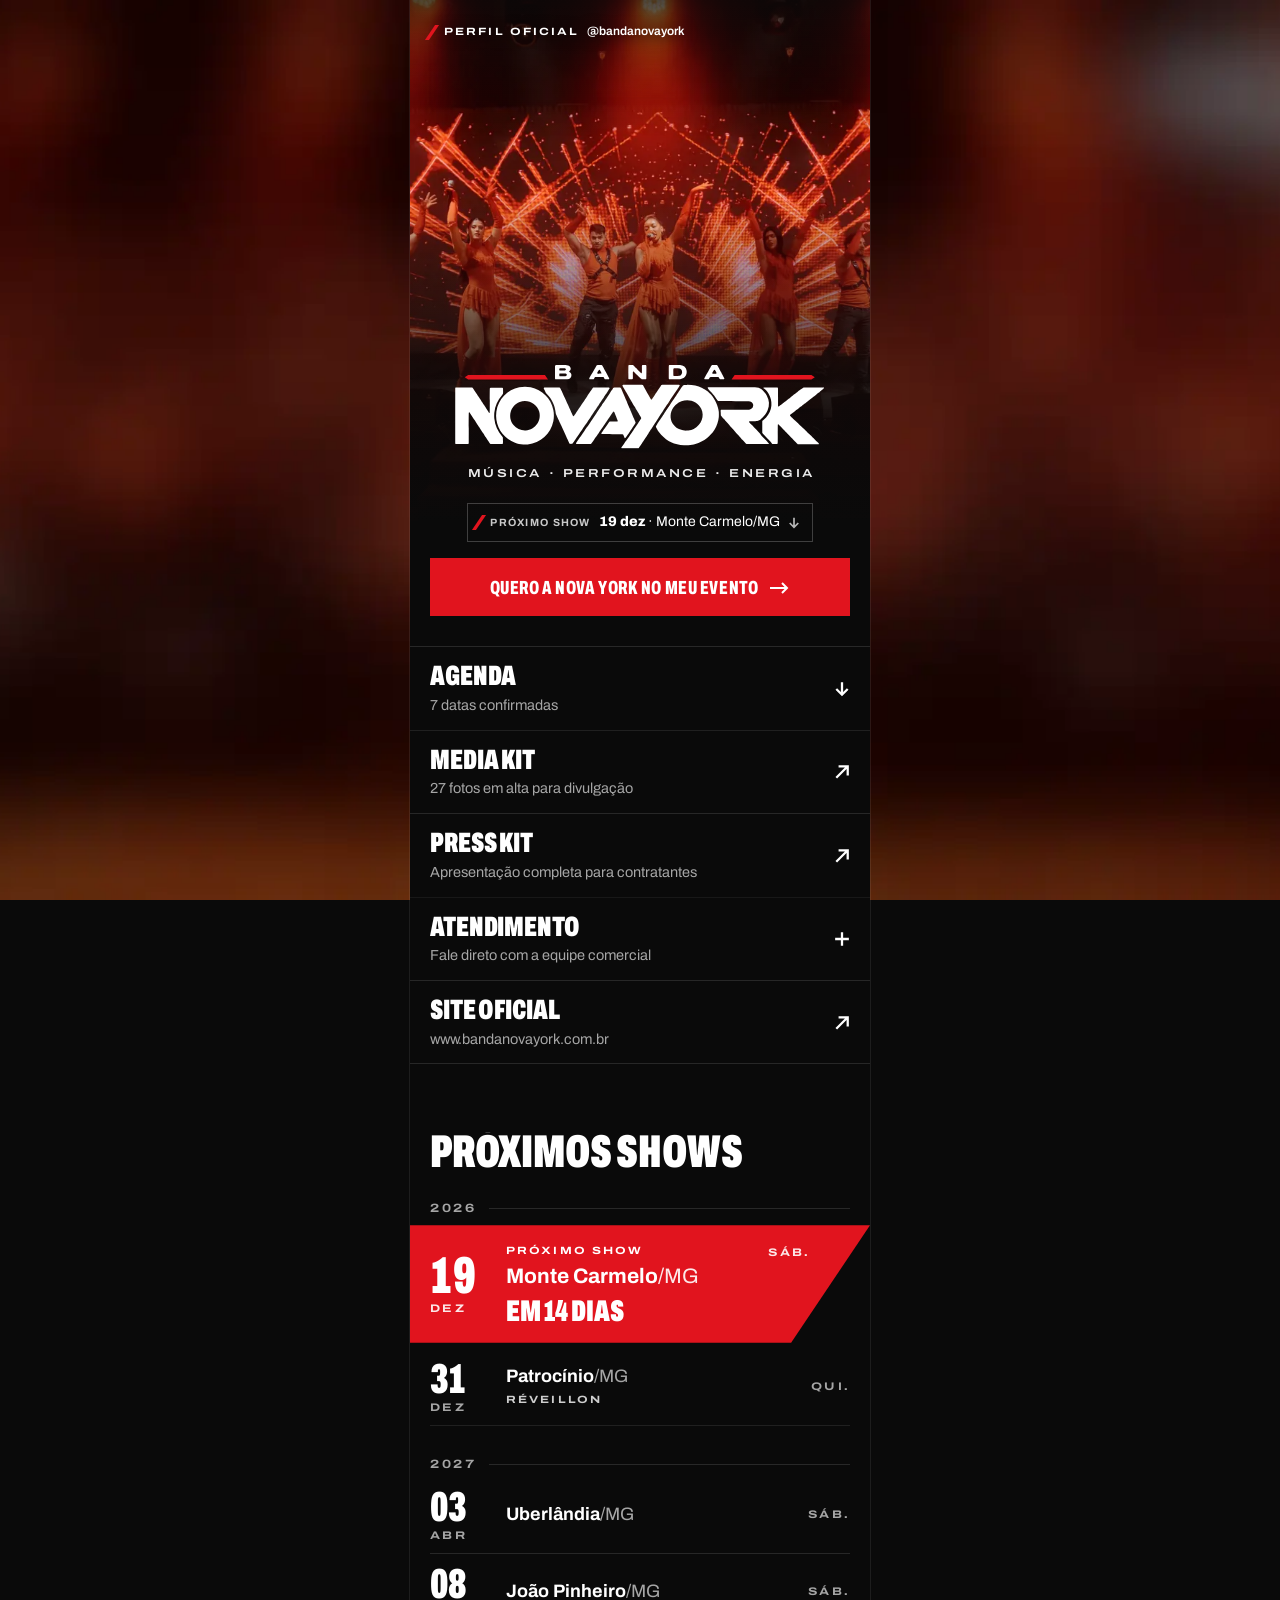
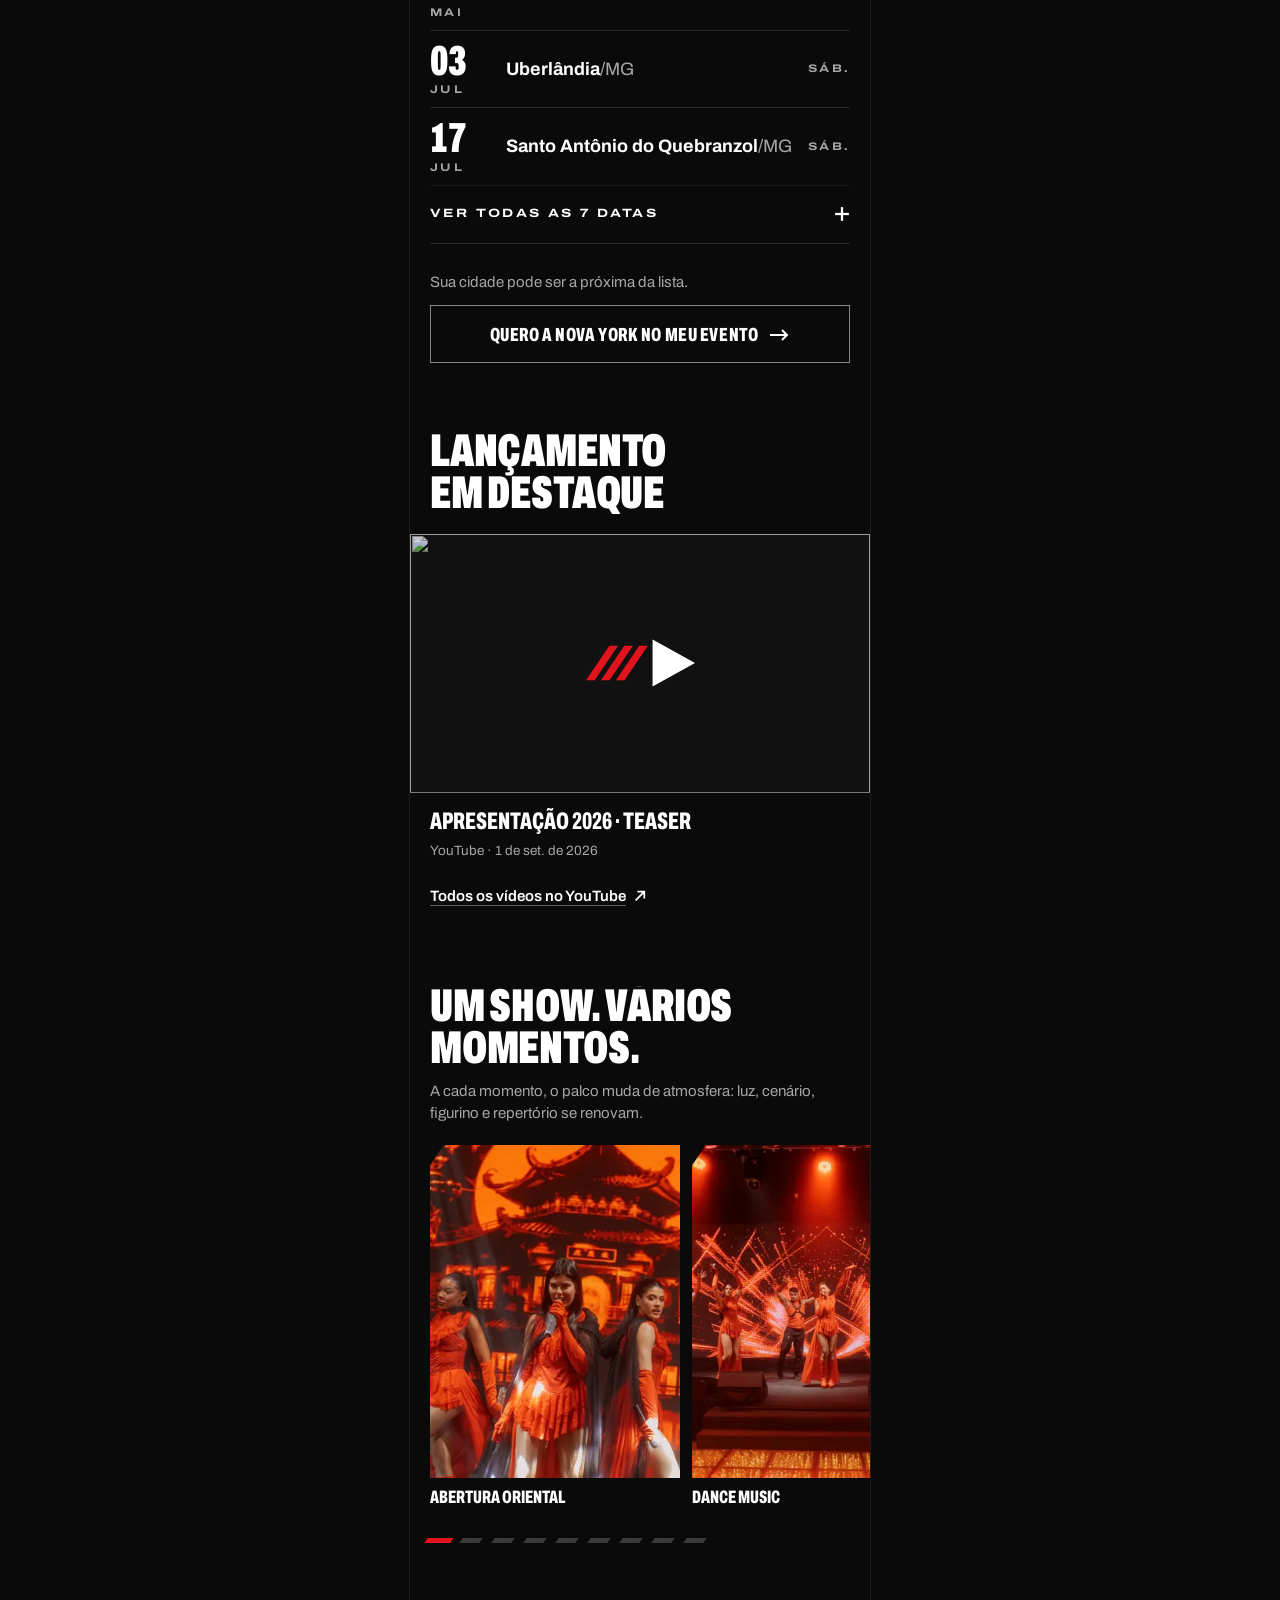
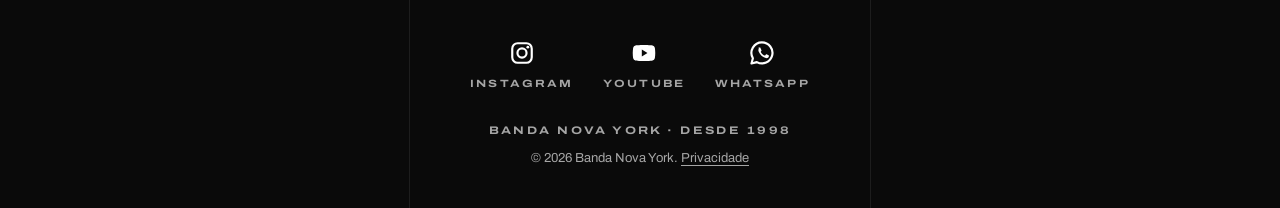
==== links/index.html @ 5ed8ce59 "Página de links (prévia): /links Link na bio da Banda Nova York, no sistema do Brand Book V2: hero c" ====
<!doctype html>
<html lang="pt-BR" class="no-js">
<head>
<meta charset="utf-8">
<meta name="viewport" content="width=device-width, initial-scale=1, viewport-fit=cover">
<title>Banda Nova York · Links oficiais</title>
<meta name="description" content="Agenda, contratação, vídeos e media kit da Banda Nova York. Música, performance e energia em um grande show, desde 1998.">
<link rel="canonical" href="https://www.bandanovayork.com.br/links">
<meta name="theme-color" content="#0A0A0A">
<meta name="color-scheme" content="dark">
<meta property="og:type" content="website">
<meta property="og:locale" content="pt_BR">
<meta property="og:title" content="Banda Nova York · Links oficiais">
<meta property="og:description" content="Agenda dos próximos shows, contratação pelo WhatsApp, vídeos e media kit.">
<meta property="og:url" content="https://www.bandanovayork.com.br/links">
<meta property="og:image" content="https://www.bandanovayork.com.br/assets/media/og.jpg">
<meta name="twitter:card" content="summary_large_image">
<link rel="icon" href="/favicon.ico" sizes="any">
<link rel="icon" href="/assets/brand/favicon.svg" type="image/svg+xml">
<link rel="apple-touch-icon" href="/apple-touch-icon.png">
<link rel="preconnect" href="https://i.ytimg.com">
<link rel="dns-prefetch" href="https://www.youtube-nocookie.com">
<link rel="preload" href="/assets/fonts/archivo-latin-wdth-normal.woff2" as="font" type="font/woff2" crossorigin>
<link rel="preload" as="image" href="/links/hero-feixes-960.webp" imagesrcset="/links/hero-feixes-640.webp 640w, /links/hero-feixes-960.webp 960w, /links/hero-feixes-1280.webp 1280w" imagesizes="(min-width: 600px) 460px, 100vw" fetchpriority="high">
<link rel="stylesheet" href="/links/links.css?v=5e9a369b74">
<link rel="modulepreload" href="/assets/js/core/origem.js">
<script type="module" src="/links/links.js?v=5e9a369b74"></script>
</head>
<body>
<a class="pular" href="#links">Pular para os links</a>
<div class="app">

<header class="hero">
  <div class="hero__foto">
    <img src="/links/hero-feixes-960.webp" srcset="/links/hero-feixes-640.webp 640w, /links/hero-feixes-960.webp 960w, /links/hero-feixes-1280.webp 1280w" sizes="(min-width: 600px) 460px, 100vw"
         width="960" height="1280" alt="A Nova York no palco: artistas de vermelho cantam e dançam diante de feixes de luz vermelha" fetchpriority="high" decoding="async">
  </div>
  <div class="hero__feixe" aria-hidden="true"></div>
  <a class="hero__selo" href="https://www.instagram.com/bandanovayork/" target="_blank" rel="noopener"><span class="hero__selo-k">Perfil oficial</span> <span translate="no">@bandanovayork</span></a>
  <div class="hero__in">
    <h1 class="hero__logo"><span class="sr-only">Banda Nova York</span><span class="hero__lg" aria-hidden="true"><svg class="lg lg--ny" viewBox="26 95.25 2121 478.5" aria-hidden="true" focusable="false"><path fill="#FFFFFF" fill-rule="evenodd" d="M40.25,548.51C28.84,548.36 28.76,548.35 27.45,546.79C26.18,545.29 26.24,553.00 26.24,385.40L26.25,227.38L26.82,226.26C27.25,225.43 27.71,224.98 28.63,224.51L29.86,223.88L67.87,223.88C117.77,223.88 123.79,223.96 125.14,224.67C126.71,225.51 127.86,226.96 131.63,232.83C133.55,235.83 136.03,239.49 137.14,240.96C139.95,244.69 140.87,246.08 144.15,251.55C145.73,254.18 147.89,257.52 148.95,258.97C150.01,260.42 152.11,263.44 153.62,265.69C155.14,267.94 160.38,275.71 165.28,282.95C170.18,290.20 175.19,297.82 176.42,299.88C177.66,301.95 179.68,305.15 180.92,307.01C184.40,312.22 192.25,324.37 193.75,326.88C195.10,329.11 201.12,338.30 204.44,343.17C205.39,344.56 207.45,347.83 209.01,350.42C212.21,355.74 219.80,367.22 221.04,368.64C222.76,370.59 224.36,370.56 225.05,368.56C225.30,367.81 225.39,353.93 225.50,299.12C225.65,224.54 225.53,229.52 227.09,227.83C228.67,226.10 226.95,226.19 263.12,226.06C301.22,225.93 299.58,225.82 301.00,228.64C301.62,229.87 301.62,229.88 301.82,240.38C302.24,261.97 302.49,260.71 296.50,267.29C270.55,295.78 255.81,329.32 251.57,369.50C250.94,375.48 250.94,396.77 251.57,402.75C255.83,443.10 270.07,475.46 296.62,505.12C301.49,510.56 301.22,509.15 301.27,529.38C301.32,546.71 301.36,546.23 299.79,547.56C298.35,548.77 298.47,548.76 263.25,548.69L230.12,548.62L228.73,547.97C226.76,547.05 226.42,546.59 216.75,531.79C214.34,528.11 211.16,523.25 209.67,520.98C208.18,518.72 205.09,514.01 202.82,510.50C200.54,506.99 197.25,501.93 195.50,499.25C193.76,496.57 190.33,491.28 187.89,487.50C177.01,470.68 160.07,444.89 157.42,441.12C156.26,439.48 154.34,436.58 153.15,434.69C151.96,432.80 149.63,429.14 147.96,426.56C146.30,423.98 144.00,420.41 142.86,418.62C141.72,416.84 139.04,412.84 136.91,409.75C132.59,403.48 121.80,387.16 117.00,379.62C108.93,366.96 107.66,365.57 106.04,367.63C104.90,369.09 104.93,366.01 104.90,457.85L104.88,544.88L104.31,546.02C103.93,546.80 103.42,547.35 102.69,547.77L101.62,548.37L90.62,548.54C78.15,548.72 55.62,548.71 40.25,548.51Z M417.62,551.84C399.85,550.47 385.43,547.43 370.38,541.89C313.24,520.87 272.08,470.13 263.39,410.00C261.21,394.90 261.21,377.35 263.39,362.25C273.41,292.93 326.20,237.24 395.00,223.40C416.00,219.18 439.25,219.18 460.25,223.40C525.90,236.61 577.14,287.85 590.35,353.50C594.57,374.50 594.57,397.75 590.35,418.75C575.89,490.65 517.06,543.70 443.25,551.40C439.58,551.78 421.00,552.10 417.62,551.84Z M432.62,470.74C487.55,466.75 524.07,414.94 508.98,362.42C495.33,314.94 443.10,289.12 397.05,307.10C343.48,328.00 325.73,394.37 361.66,439.38C378.40,460.34 406.27,472.66 432.62,470.74Z M686.05,547.87C683.26,547.10 682.71,546.30 678.67,537.25C677.10,533.74 674.78,528.62 673.50,525.88C672.23,523.12 670.65,519.63 669.98,518.10C669.32,516.58 667.52,512.64 665.99,509.35C664.46,506.07 661.63,499.73 659.71,495.28C657.79,490.83 655.15,485.05 653.84,482.44C649.96,474.68 644.60,463.03 642.25,457.25C641.66,455.81 638.99,450.01 636.31,444.38C633.63,438.74 630.17,431.31 628.63,427.88C627.08,424.44 625.25,420.50 624.56,419.12C623.87,417.75 622.24,414.21 620.93,411.25C619.62,408.29 617.40,403.40 615.99,400.38C604.18,374.93 604.40,375.55 603.11,364.88C598.19,324.34 582.63,292.12 553.07,261.28L547.71,255.69L545.70,251.53C544.60,249.25 541.91,243.72 539.73,239.25C534.31,228.13 534.03,226.76 536.93,225.43L538.12,224.88L582.02,224.88L625.91,224.88L627.37,225.62C629.31,226.62 630.17,227.91 632.72,233.68C633.83,236.19 635.29,239.34 635.96,240.68C637.30,243.34 640.58,250.46 642.55,254.97C644.44,259.30 650.04,271.28 655.89,283.52C657.30,286.48 659.67,291.71 661.14,295.14C662.61,298.57 664.85,303.57 666.12,306.25C667.39,308.93 668.80,311.97 669.25,313.00C669.70,314.03 671.05,316.96 672.25,319.50C673.45,322.04 675.19,325.91 676.11,328.10C677.03,330.28 679.02,334.72 680.54,337.97C682.06,341.22 683.86,345.23 684.56,346.88C685.25,348.52 686.69,351.73 687.75,354.00C688.82,356.27 690.48,360.04 691.45,362.38C692.41,364.71 693.84,368.03 694.62,369.75C695.41,371.47 696.83,374.61 697.79,376.73C703.40,389.14 704.42,390.47 707.08,388.92C708.71,387.96 713.88,380.50 728.58,357.88C730.46,354.99 734.18,349.42 736.86,345.50C746.07,332.01 753.63,320.71 756.51,316.16C758.09,313.65 760.87,309.51 762.68,306.96C764.49,304.41 767.51,299.97 769.38,297.10C771.26,294.23 773.14,291.37 773.57,290.75C774.00,290.13 778.62,283.22 783.84,275.38C789.05,267.55 794.90,258.89 796.83,256.13C798.76,253.38 801.68,249.04 803.32,246.50C806.85,241.03 815.20,228.86 816.53,227.24C819.02,224.20 818.65,224.24 844.79,224.52C856.80,224.64 868.88,224.72 871.62,224.69C880.78,224.57 910.04,225.18 911.18,225.51C913.60,226.19 914.16,227.95 912.79,230.54C912.19,231.69 908.41,237.53 898.62,252.44C897.37,254.33 893.55,260.04 890.12,265.12C886.70,270.21 882.36,276.74 880.49,279.62C878.61,282.51 875.40,287.32 873.35,290.30C871.30,293.29 867.85,298.41 865.68,301.68C863.50,304.95 860.44,309.51 858.88,311.82C857.31,314.13 854.42,318.62 852.46,321.80C850.49,324.98 847.85,329.11 846.58,330.98C845.31,332.85 841.51,338.48 838.14,343.50C834.78,348.52 830.27,355.21 828.12,358.38C825.98,361.54 822.25,367.21 819.84,370.99C815.67,377.53 812.38,382.43 803.12,395.88C800.85,399.18 797.62,403.95 795.94,406.49C794.25,409.02 790.49,414.65 787.57,418.99C784.65,423.32 779.54,430.93 776.21,435.88C772.88,440.82 769.03,446.45 767.65,448.38C765.19,451.80 760.39,458.79 753.38,469.14C751.45,471.98 748.56,476.18 746.95,478.47C745.34,480.75 741.97,485.66 739.46,489.38C736.96,493.09 734.17,497.14 733.27,498.38C731.82,500.37 727.53,506.73 715.89,524.13C703.78,542.24 700.70,546.37 698.55,547.42C696.79,548.29 688.60,548.59 686.05,547.87Z M724.75,548.23C717.83,547.71 718.42,545.05 728.34,531.89C730.34,529.24 734.72,522.88 744.21,508.88C745.79,506.54 748.34,502.88 749.86,500.75C752.67,496.81 756.33,491.46 770.32,470.75C774.64,464.36 779.63,457.04 781.41,454.50C790.14,442.00 802.48,423.88 819.37,398.75C825.24,390.02 833.46,377.81 837.64,371.62C841.82,365.44 848.12,356.04 851.65,350.75C855.19,345.46 860.01,338.37 862.37,335.00C864.73,331.63 867.43,327.64 868.37,326.12C869.31,324.61 872.50,319.77 875.46,315.38C878.42,310.98 883.56,303.32 886.88,298.38C890.20,293.43 894.09,287.67 895.52,285.59C896.95,283.50 899.95,278.95 902.17,275.46C904.40,271.98 907.77,266.86 909.67,264.10C911.57,261.34 914.14,257.48 915.38,255.52C919.76,248.60 922.95,243.80 925.29,240.61C926.59,238.83 929.14,235.16 930.95,232.46C936.50,224.18 934.55,224.74 957.75,224.82L974.38,224.88L975.84,225.59C977.79,226.55 978.70,227.98 980.95,233.69C981.92,236.13 983.50,239.82 984.45,241.88C985.41,243.94 986.69,246.86 987.31,248.38C987.93,249.89 989.40,253.27 990.57,255.89C991.75,258.51 994.56,265.16 996.83,270.67C999.10,276.19 1002.28,283.61 1003.89,287.16C1005.49,290.72 1007.57,295.48 1008.51,297.75C1009.44,300.02 1010.62,302.83 1011.12,304.00C1011.63,305.17 1013.04,308.60 1014.25,311.62C1016.18,316.43 1020.19,325.73 1025.22,337.04C1026.05,338.92 1027.65,342.74 1028.76,345.54C1029.88,348.34 1031.58,352.42 1032.54,354.60C1033.50,356.79 1034.94,360.22 1035.75,362.23C1036.55,364.23 1037.79,367.17 1038.50,368.75C1039.97,372.02 1046.97,388.57 1049.51,394.75C1050.44,397.02 1051.73,400.06 1052.38,401.50C1053.02,402.94 1054.54,406.49 1055.75,409.38C1056.96,412.26 1058.68,416.26 1059.57,418.25C1063.74,427.56 1063.89,426.97 1053.79,441.71C1049.96,447.30 1045.74,453.59 1044.42,455.68C1043.10,457.77 1040.58,461.54 1038.81,464.05C1035.23,469.13 1031.37,474.89 1029.12,478.50C1028.30,479.81 1026.17,482.90 1024.39,485.38C1022.61,487.85 1018.87,493.31 1016.09,497.50C1001.13,520.04 1001.34,519.91 997.16,508.86C993.56,499.37 992.01,496.02 990.38,494.28C988.22,491.97 994.61,492.19 928.19,492.11C884.57,492.05 869.13,491.96 868.09,491.74C865.50,491.21 864.82,489.60 866.13,487.14C866.96,485.58 877.82,469.45 882.32,463.10C889.52,452.92 893.06,447.79 906.51,428.04C910.28,422.50 910.93,421.71 912.35,420.88C914.44,419.66 914.52,419.65 936.62,419.64C959.23,419.62 958.07,419.69 959.38,418.25C960.64,416.84 960.07,414.99 953.50,399.38C952.52,397.04 950.55,392.14 949.13,388.50C947.71,384.86 945.63,379.51 944.51,376.62C939.51,363.81 937.54,361.16 934.69,363.51C932.63,365.21 922.54,379.43 915.47,390.60C913.86,393.13 911.21,397.04 909.56,399.30C907.92,401.56 904.74,406.15 902.49,409.51C900.25,412.87 897.22,417.26 895.75,419.25C894.28,421.24 889.95,427.54 886.13,433.25C882.30,438.96 877.93,445.43 876.41,447.62C871.25,455.09 864.92,464.11 862.92,466.85C861.83,468.35 860.20,470.71 859.30,472.10C854.45,479.62 845.87,492.40 842.01,497.88C839.58,501.31 836.70,505.42 835.62,507.00C834.54,508.58 832.18,511.90 830.37,514.38C828.57,516.85 826.09,520.34 824.87,522.12C808.08,546.71 807.75,547.13 804.98,548.04C804.01,548.36 728.86,548.53 724.75,548.23Z M983.08,573.48C980.10,572.92 979.41,571.35 980.88,568.49C981.80,566.70 985.30,561.71 996.12,546.75C1006.79,532.01 1008.25,529.96 1012.05,524.38C1014.02,521.49 1016.84,517.52 1018.33,515.55C1021.34,511.56 1025.59,505.47 1029.19,500.00C1030.50,498.01 1033.06,494.12 1034.87,491.38C1036.68,488.62 1039.52,484.44 1041.18,482.09C1042.84,479.73 1045.23,476.20 1046.49,474.25C1047.74,472.29 1049.98,468.99 1051.46,466.91C1052.94,464.83 1058.07,457.22 1062.86,450.00C1067.65,442.78 1072.56,435.52 1073.76,433.88C1074.96,432.23 1076.81,429.34 1077.86,427.46C1078.92,425.57 1080.67,422.76 1081.75,421.21C1088.21,411.89 1092.72,405.14 1093.55,403.55C1095.42,399.96 1095.04,398.82 1087.84,386.75C1085.92,383.52 1083.45,379.30 1082.37,377.38C1081.29,375.45 1079.70,372.78 1078.83,371.43C1077.96,370.09 1075.83,366.55 1074.08,363.56C1072.34,360.57 1069.60,355.99 1067.99,353.38C1066.38,350.76 1064.03,346.82 1062.76,344.62C1061.50,342.43 1059.02,338.26 1057.27,335.38C1051.83,326.42 1046.17,316.80 1043.87,312.62C1042.66,310.43 1040.47,306.60 1039.00,304.12C1033.34,294.60 1028.70,286.66 1025.70,281.38C1023.98,278.35 1021.13,273.51 1019.38,270.62C1017.62,267.74 1013.51,260.65 1010.26,254.88C1007.00,249.10 1003.43,242.96 1002.32,241.24C1000.38,238.23 999.56,236.81 995.94,230.12C995.05,228.47 992.68,224.29 990.69,220.82C985.52,211.86 985.39,210.31 989.72,209.50C992.20,209.04 1100.07,209.17 1101.88,209.64C1104.69,210.36 1105.40,211.23 1109.82,219.38C1111.53,222.54 1114.43,227.88 1116.25,231.25C1118.08,234.62 1120.59,239.06 1121.83,241.12C1123.07,243.19 1125.15,247.06 1126.44,249.72C1127.74,252.39 1131.45,259.20 1134.68,264.85C1137.91,270.50 1141.91,277.71 1143.57,280.88C1151.11,295.29 1151.96,296.13 1155.33,292.52C1156.58,291.18 1170.60,270.26 1174.22,264.31C1175.50,262.21 1177.45,259.17 1178.55,257.56C1179.65,255.95 1181.95,252.49 1183.67,249.89C1185.39,247.29 1187.91,243.57 1189.27,241.64C1193.43,235.74 1203.77,220.34 1206.14,216.52C1210.73,209.14 1210.64,209.18 1222.25,209.07C1246.65,208.85 1313.11,209.38 1314.07,209.81C1317.03,211.13 1316.01,213.95 1308.99,223.88C1307.25,226.35 1304.99,229.72 1303.99,231.38C1301.60,235.30 1299.58,238.33 1297.37,241.25C1296.39,242.56 1292.74,247.96 1289.26,253.25C1285.79,258.54 1281.07,265.66 1278.78,269.07C1276.50,272.48 1272.99,277.77 1270.99,280.82C1268.99,283.88 1266.33,287.79 1265.09,289.51C1263.84,291.24 1261.55,294.67 1260.00,297.14C1258.45,299.61 1255.97,303.43 1254.50,305.62C1253.03,307.82 1250.92,311.09 1249.81,312.88C1248.70,314.66 1246.24,318.38 1244.33,321.14C1242.43,323.90 1239.88,327.73 1238.67,329.64C1237.46,331.56 1234.87,335.38 1232.92,338.14C1230.97,340.89 1228.43,344.71 1227.26,346.63C1226.10,348.55 1224.03,351.81 1222.66,353.86C1221.29,355.92 1219.01,359.44 1217.59,361.70C1216.17,363.95 1213.85,367.44 1212.42,369.46C1211.00,371.47 1208.40,375.48 1206.64,378.35C1204.88,381.22 1202.51,384.93 1201.38,386.60C1199.13,389.90 1196.17,394.60 1190.50,403.88C1185.76,411.62 1185.42,412.15 1182.24,416.75C1180.77,418.88 1178.24,422.76 1176.62,425.38C1175.01,427.99 1172.02,432.60 1169.99,435.62C1165.01,443.05 1158.14,453.63 1155.27,458.30C1153.98,460.40 1151.69,463.90 1150.19,466.06C1148.69,468.23 1145.36,473.29 1142.78,477.31C1140.20,481.33 1137.19,486.01 1136.11,487.69C1130.42,496.50 1113.17,522.72 1109.41,528.25C1108.06,530.24 1105.75,533.71 1104.29,535.95C1102.82,538.20 1100.48,541.74 1099.08,543.83C1097.68,545.92 1095.44,549.31 1094.10,551.38C1090.15,557.47 1081.58,570.06 1080.63,571.18C1080.14,571.75 1079.09,572.54 1078.31,572.92L1076.88,573.62L1030.50,573.65C1004.99,573.66 983.66,573.58 983.08,573.48Z M1340.25,555.84C1311.95,554.24 1287.75,548.57 1266.31,538.53C1261.99,536.50 1260.75,535.85 1251.88,530.88C1231.69,519.60 1212.82,502.50 1196.14,480.38C1189.15,471.11 1179.85,454.56 1178.97,449.85C1178.43,446.93 1179.83,443.94 1186.11,434.62C1187.22,432.98 1189.81,429.01 1191.88,425.82C1193.94,422.63 1197.30,417.51 1199.35,414.45C1205.83,404.76 1222.57,379.52 1224.89,375.94C1226.12,374.05 1228.44,370.56 1230.04,368.19C1231.64,365.82 1236.35,358.70 1240.50,352.38C1244.66,346.05 1249.05,339.46 1250.27,337.72C1251.48,335.99 1253.73,332.61 1255.25,330.22C1256.78,327.83 1259.66,323.46 1261.66,320.50C1263.66,317.54 1268.71,309.95 1272.89,303.62C1277.06,297.30 1281.61,290.49 1282.99,288.50C1291.00,276.92 1296.54,268.65 1307.02,252.62C1309.63,248.64 1313.02,243.54 1314.57,241.30C1316.11,239.07 1318.56,235.35 1320.02,233.05C1322.75,228.73 1330.36,217.91 1333.18,214.34C1336.74,209.83 1337.87,209.59 1357.00,209.33C1390.15,208.88 1417.77,214.32 1444.53,226.57C1451.85,229.92 1468.51,240.43 1475.14,245.88C1480.84,250.57 1490.23,259.83 1494.65,265.12C1501.90,273.80 1507.45,281.30 1510.68,286.75C1516.29,296.24 1523.36,308.86 1524.68,311.75C1532.62,329.13 1538.29,348.45 1539.93,363.75C1540.47,368.80 1540.53,388.13 1540.03,393.88C1537.86,418.44 1528.55,446.33 1516.03,465.75C1515.28,466.92 1513.60,469.56 1512.30,471.62C1503.46,485.69 1487.79,502.57 1472.79,514.21C1452.82,529.70 1429.78,541.37 1405.34,548.37C1392.90,551.93 1381.72,553.89 1365.25,555.39C1361.11,555.77 1344.31,556.07 1340.25,555.84Z M1365.25,471.38C1375.90,469.70 1388.27,465.99 1395.81,462.22C1440.68,439.76 1459.60,389.22 1439.00,346.88C1431.94,332.38 1419.23,318.56 1405.89,310.89C1370.87,290.74 1327.60,294.91 1295.21,321.54C1290.12,325.72 1286.24,330.02 1279.31,339.14C1270.25,351.07 1264.19,368.55 1263.25,385.43C1261.51,416.84 1278.50,445.88 1307.75,461.46C1316.14,465.93 1332.52,470.56 1344.12,471.73C1347.81,472.11 1362.16,471.87 1365.25,471.38Z M1699.30,548.73C1696.24,548.13 1696.01,547.89 1675.39,524.62C1672.10,520.91 1668.33,516.69 1667.00,515.25C1665.68,513.81 1662.25,509.98 1659.37,506.75C1656.50,503.52 1653.24,499.91 1652.14,498.74C1651.03,497.57 1647.96,494.12 1645.32,491.08C1642.67,488.04 1639.08,483.99 1637.34,482.09C1635.60,480.18 1632.36,476.55 1630.15,474.01C1627.94,471.48 1623.54,466.53 1620.37,463.01C1613.77,455.68 1611.30,452.87 1604.37,444.88C1601.64,441.71 1597.99,437.54 1596.26,435.61C1594.54,433.68 1591.09,429.74 1588.59,426.86C1586.10,423.98 1582.61,420.05 1580.84,418.12C1579.07,416.20 1576.22,412.99 1574.50,411.00C1572.79,409.01 1570.03,405.92 1568.38,404.15C1563.98,399.42 1562.72,397.97 1560.00,394.50C1558.66,392.78 1556.61,390.36 1555.46,389.12C1551.42,384.78 1551.51,385.04 1551.37,376.38C1551.31,372.66 1551.08,367.71 1550.87,365.38C1549.94,355.19 1550.04,354.12 1551.95,353.07C1553.47,352.23 1553.07,352.24 1609.25,352.27C1717.10,352.33 1711.10,352.45 1718.54,350.10C1733.89,345.25 1741.42,330.48 1735.25,317.32C1731.34,308.96 1723.93,304.67 1711.38,303.50C1709.57,303.33 1683.92,303.24 1636.88,303.22C1559.99,303.20 1538.77,303.05 1537.17,302.49C1535.62,301.95 1534.14,300.42 1530.61,295.73C1528.78,293.30 1526.43,290.22 1525.39,288.89C1524.35,287.56 1522.73,285.15 1521.78,283.55C1519.17,279.13 1516.40,275.02 1512.86,270.35C1505.03,260.01 1501.75,256.24 1492.25,246.62C1483.81,238.08 1482.05,236.04 1478.69,230.88C1475.15,225.45 1475.07,223.99 1478.26,223.06C1479.97,222.56 1738.89,222.25 1747.17,222.74C1762.68,223.65 1776.80,227.68 1783.32,233.06C1796.61,244.03 1808.51,257.98 1814.97,270.17C1830.52,299.49 1832.12,325.35 1820.22,355.20C1814.04,370.71 1802.87,386.23 1789.88,397.38C1788.11,398.89 1785.87,400.81 1784.90,401.64C1783.93,402.47 1782.54,403.88 1781.80,404.76C1778.46,408.80 1778.08,409.16 1775.82,410.32C1770.21,413.20 1761.54,416.00 1754.38,417.24C1747.42,418.45 1745.74,418.56 1730.50,418.73C1717.71,418.87 1715.76,418.94 1714.96,419.30C1711.64,420.78 1713.17,422.95 1728.24,438.01C1732.03,441.79 1739.40,449.32 1744.62,454.73C1749.85,460.15 1757.39,467.90 1761.38,471.97C1777.16,488.06 1778.17,489.23 1779.73,493.25C1780.93,496.35 1781.88,497.83 1784.16,500.12C1785.11,501.09 1787.28,503.39 1788.98,505.25C1790.68,507.11 1795.23,511.83 1799.10,515.75C1802.96,519.66 1807.48,524.33 1809.15,526.12C1810.81,527.91 1815.45,532.73 1819.45,536.83C1828.44,546.04 1829.04,547.04 1826.37,548.38C1825.30,548.91 1701.96,549.26 1699.30,548.73Z M1995.25,550.16C1992.33,549.51 1991.98,549.20 1977.37,534.21C1970.22,526.88 1961.56,518.01 1958.12,514.50C1954.69,510.99 1949.74,505.85 1947.12,503.08C1937.06,492.39 1930.41,485.42 1924.88,479.75C1917.71,472.41 1902.42,456.51 1900.12,454.00C1899.17,452.97 1896.81,450.49 1894.87,448.50C1892.93,446.51 1889.53,442.89 1887.30,440.46C1881.74,434.39 1880.46,433.73 1879.10,436.25C1878.55,437.26 1878.58,434.89 1878.42,504.50C1878.32,548.59 1878.43,546.05 1876.68,547.66C1875.25,548.96 1874.42,549.03 1860.84,548.94C1845.62,548.83 1846.11,548.97 1843.54,544.07C1841.52,540.24 1838.01,536.23 1824.75,522.62C1822.20,520.01 1815.96,513.55 1810.87,508.26C1805.79,502.97 1799.82,496.78 1797.62,494.51C1792.56,489.28 1791.11,487.53 1790.15,485.50L1789.38,483.88L1789.38,450.62L1789.38,417.38L1790.03,416.00C1790.89,414.19 1791.71,413.40 1797.50,408.88C1817.53,393.21 1832.15,371.14 1838.09,347.60C1840.68,337.33 1841.26,333.80 1841.77,325.40C1843.17,302.10 1838.43,282.14 1826.55,261.25C1820.77,251.08 1810.10,238.57 1801.62,232.00C1796.10,227.73 1795.16,226.39 1796.80,225.17C1797.83,224.40 1802.83,224.30 1840.88,224.28C1877.49,224.26 1876.68,224.23 1878.23,225.64C1880.00,227.23 1879.88,223.19 1879.88,279.75C1879.88,330.38 1879.88,330.88 1880.38,331.87C1881.79,334.69 1883.76,333.97 1891.00,328.01C1897.09,322.99 1898.80,321.63 1904.75,317.13C1907.98,314.68 1912.09,311.48 1913.88,310.01C1915.66,308.55 1918.83,306.14 1920.92,304.65C1923.01,303.17 1925.93,300.98 1927.42,299.78C1928.91,298.59 1931.87,296.20 1934.01,294.48C1936.14,292.76 1939.29,290.36 1941.01,289.13C1942.72,287.90 1945.76,285.59 1947.75,284.00C1954.24,278.80 1960.79,273.65 1965.00,270.45C1967.27,268.72 1971.15,265.71 1973.62,263.77C1976.10,261.82 1979.81,258.96 1981.88,257.40C1983.94,255.84 1988.78,252.07 1992.62,249.03C1996.47,245.98 2001.31,242.28 2003.37,240.81C2005.43,239.34 2008.18,237.29 2009.49,236.26C2014.44,232.36 2023.27,225.82 2024.45,225.18C2027.35,223.60 2024.97,223.68 2067.88,223.70C2135.28,223.73 2141.45,223.79 2142.62,224.38C2145.87,226.00 2143.60,228.70 2128.03,241.73C2124.00,245.11 2119.72,248.70 2118.53,249.71C2117.35,250.72 2114.41,253.08 2112.00,254.95C2109.59,256.82 2103.69,261.51 2098.88,265.38C2094.06,269.24 2088.10,273.93 2085.62,275.79C2083.15,277.65 2079.07,280.87 2076.55,282.95C2074.04,285.04 2070.61,287.73 2068.93,288.93C2067.25,290.14 2063.07,293.38 2059.63,296.13C2056.19,298.88 2051.41,302.65 2049.00,304.49C2046.59,306.34 2043.28,308.92 2041.62,310.24C2039.97,311.57 2034.63,315.67 2029.75,319.37C2024.87,323.07 2019.53,327.18 2017.88,328.50C2016.22,329.83 2012.21,332.95 2008.95,335.45C2005.68,337.95 2000.37,342.08 1997.13,344.63C1993.90,347.17 1989.25,350.74 1986.81,352.55C1984.37,354.36 1980.58,357.27 1978.38,359.01C1976.17,360.75 1970.83,364.85 1966.50,368.13C1946.16,383.50 1945.99,383.75 1951.57,389.33C1954.28,392.03 1977.25,413.78 1981.97,418.10C1983.15,419.19 1987.39,423.24 1991.38,427.10C1999.10,434.59 2000.29,435.72 2010.38,445.27C2013.95,448.65 2020.31,454.67 2024.50,458.64C2028.69,462.62 2033.98,467.58 2036.25,469.66C2038.52,471.74 2041.37,474.53 2042.59,475.86C2043.81,477.19 2046.63,479.92 2048.84,481.93C2051.06,483.94 2055.69,488.35 2059.12,491.74C2062.56,495.13 2066.67,499.05 2068.25,500.45C2069.83,501.85 2072.90,504.85 2075.07,507.12C2077.24,509.38 2080.56,512.61 2082.45,514.29C2084.33,515.97 2088.75,520.22 2092.27,523.73C2095.79,527.25 2101.85,533.27 2105.74,537.12C2116.23,547.51 2117.00,548.99 2112.46,550.06C2110.75,550.47 1997.04,550.56 1995.25,550.16Z"/></svg><svg class="lg lg--banda" viewBox="26 95.25 2121 478.5" aria-hidden="true" focusable="false"><path fill="#FFFFFF" fill-rule="evenodd" d="M603.38,177.39C601.73,176.94 600.65,175.76 600.27,173.99C599.83,171.93 599.57,101.65 599.99,99.63C600.42,97.59 601.57,96.42 603.50,96.04C605.59,95.63 662.75,95.57 666.38,95.97C679.98,97.49 687.26,102.48 689.50,111.79C691.08,118.39 689.24,123.71 683.45,129.25C679.69,132.86 679.79,133.63 684.43,136.38C691.19,140.39 694.13,145.56 694.11,153.38C694.07,166.77 686.20,174.54 669.97,177.17C666.41,177.75 605.44,177.95 603.38,177.39Z M1264.50,177.51C1254.49,177.34 1253.74,177.09 1253.02,173.74C1252.66,172.05 1252.64,104.08 1253.01,100.91C1253.37,97.73 1254.14,96.56 1256.36,95.82C1259.36,94.81 1315.45,95.09 1322.75,96.15C1343.56,99.15 1355.75,113.28 1355.75,134.41C1355.75,157.63 1341.52,173.73 1318.25,176.85C1311.53,177.75 1292.53,177.98 1264.50,177.51Z M802.50,177.25C796.63,176.99 795.07,175.68 796.43,172.12C796.93,170.82 803.58,158.76 809.25,148.88C811.07,145.71 813.52,141.44 814.70,139.38C815.88,137.31 819.66,130.73 823.09,124.75C828.75,114.90 831.55,109.98 836.09,101.90C839.64,95.59 839.44,95.67 853.12,95.61C867.34,95.54 868.49,95.70 870.75,98.03C872.28,99.60 875.40,105.12 882.69,119.12C884.40,122.42 887.02,127.26 888.49,129.88C891.71,135.57 898.50,148.25 900.96,153.16C901.93,155.11 903.82,158.54 905.16,160.79C911.89,172.10 912.74,175.09 909.62,176.62C908.56,177.14 893.93,177.71 889.91,177.38C886.61,177.11 884.75,175.78 882.88,172.36C879.58,166.30 878.83,165.35 876.80,164.61C875.30,164.07 836.28,163.72 833.04,164.23C829.64,164.75 828.44,165.80 825.52,170.73C822.48,175.87 821.18,176.92 817.57,177.13C813.83,177.34 806.10,177.41 802.50,177.25Z M1024.13,177.13C1022.50,176.69 1021.40,175.51 1021.03,173.79C1020.75,172.49 1020.85,104.24 1021.14,100.78C1021.35,98.24 1022.27,96.76 1024.12,95.96C1025.15,95.52 1043.14,95.34 1045.46,95.75C1047.98,96.19 1051.04,98.12 1053.29,100.71C1056.25,104.12 1062.29,110.37 1064.93,112.77C1066.67,114.34 1070.22,117.93 1072.82,120.74C1075.43,123.55 1079.10,127.28 1080.97,129.02C1082.84,130.77 1086.34,134.19 1088.75,136.63C1094.24,142.21 1095.50,143.05 1097.04,142.23C1098.51,141.44 1098.82,135.82 1098.58,114.12C1098.35,94.07 1097.36,95.41 1112.31,95.55L1120.89,95.62L1122.11,96.25C1123.53,96.98 1124.16,98.00 1124.47,100.03C1124.85,102.54 1124.39,172.73 1123.99,173.86C1123.52,175.19 1122.10,176.62 1120.88,177.02C1119.56,177.44 1101.75,177.65 1098.93,177.27C1094.74,176.71 1095.09,177.01 1069.88,151.91C1050.44,132.56 1049.97,132.14 1048.51,132.75C1046.82,133.44 1046.88,132.75 1046.87,154.12L1046.86,173.38L1046.28,174.58C1045.57,176.04 1044.35,176.90 1042.52,177.25C1040.47,177.64 1025.67,177.54 1024.13,177.13Z M1459.17,177.27C1455.45,176.52 1455.47,174.53 1459.28,167.36C1466.96,152.88 1468.83,149.46 1471.29,145.33C1472.78,142.83 1475.08,138.78 1476.41,136.33C1477.73,133.88 1480.27,129.31 1482.05,126.17C1483.82,123.04 1486.10,118.99 1487.09,117.17C1488.09,115.36 1489.81,112.30 1490.91,110.38C1492.02,108.45 1493.87,105.13 1495.02,103.01C1497.49,98.46 1499.36,96.27 1501.25,95.71C1502.93,95.21 1527.19,95.22 1528.62,95.72C1530.32,96.31 1531.66,97.42 1532.82,99.19C1534.40,101.57 1540.72,113.17 1543.75,119.25C1545.16,122.07 1547.24,126.01 1548.37,128.00C1549.50,129.99 1551.46,133.57 1552.73,135.96C1554.00,138.34 1555.85,141.77 1556.85,143.58C1557.85,145.39 1559.75,149.07 1561.07,151.75C1562.39,154.43 1564.84,159.10 1566.52,162.12C1572.26,172.45 1572.91,174.39 1571.21,176.09C1569.86,177.44 1568.86,177.55 1558.19,177.44C1551.07,177.36 1548.64,177.26 1547.88,176.99C1546.29,176.44 1544.08,174.02 1542.52,171.12C1538.42,163.52 1540.87,164.13 1514.50,164.13C1488.25,164.12 1490.28,163.61 1485.72,171.41C1482.18,177.46 1482.43,177.36 1469.88,177.42C1464.51,177.44 1459.70,177.37 1459.17,177.27Z M659.25,159.89C664.49,158.68 667.50,155.62 667.50,151.52C667.49,147.87 664.93,145.50 660.12,144.71C657.35,144.25 630.58,144.28 628.38,144.74C625.18,145.42 624.36,147.27 624.55,153.37C624.71,158.23 625.32,159.36 628.21,160.16C630.16,160.70 656.76,160.47 659.25,159.89Z M1304.00,158.50C1318.65,157.38 1324.76,153.58 1327.99,143.58C1332.18,130.64 1326.46,118.45 1314.85,115.54C1307.90,113.79 1284.64,113.50 1281.52,115.11C1279.02,116.41 1279.01,116.52 1278.94,136.62C1278.86,156.82 1278.86,156.79 1281.88,158.02C1283.32,158.61 1298.31,158.94 1304.00,158.50Z M864.69,144.68C867.04,143.40 866.86,141.99 863.51,135.41C854.89,118.46 854.59,118.36 847.85,130.40C840.68,143.21 840.60,144.30 846.88,145.10C849.56,145.44 863.91,145.10 864.69,144.68Z M1524.31,144.77C1527.94,143.63 1527.39,140.91 1521.34,129.98C1515.05,118.62 1514.40,118.81 1505.78,134.59C1500.18,144.83 1500.63,145.29 1516.25,145.14C1520.85,145.09 1523.71,144.96 1524.31,144.77Z M650.05,127.00C652.48,126.87 655.21,126.60 656.11,126.39C664.77,124.38 664.67,115.01 655.98,113.50C653.61,113.09 629.00,113.29 627.63,113.73C625.27,114.50 624.25,116.51 624.25,120.37C624.25,124.36 625.23,126.24 627.63,126.88C629.15,127.29 643.25,127.36 650.05,127.00Z"/></svg><svg class="lg lg--bar" viewBox="26 95.25 2121 478.5" aria-hidden="true" focusable="false"><path fill="#E1141E" d="M82.00,165.00L101.27,152.00L542.21,152.00L559.75,178.00L101.27,178.00ZM2090.75,165.00L2071.48,152.00L1630.79,152.00L1613.25,178.00L2071.48,178.00Z"/></svg></span></h1>
    <p class="hero__assin" translate="no">Música · Performance · Energia</p>
    <a class="hero__prox" href="#agenda" data-prox-chip><span class="hero__prox-k">Próximo show</span><span class="hero__prox-v"><b data-prox-dia>31 out</b> · <span data-prox-cid>Uberlândia/MG</span></span><svg class="ico" viewBox="0 0 14 14" aria-hidden="true" focusable="false"><path d="M7 1v11M2 7l5 5 5-5" fill="none" stroke="currentColor" stroke-width="2"/></svg></a>
    <a class="cta" href="https://wa.me/5534998790035?text=Ol%C3%A1%2C%20Nova%20York!%20Quero%20a%20Nova%20York%20no%20meu%20evento." data-abrir>Quero a Nova York no meu evento <svg class="ico" viewBox="0 0 20 12" aria-hidden="true" focusable="false"><path d="M0 6h17M12 1l5 5-5 5" fill="none" stroke="currentColor" stroke-width="2"/></svg></a>
  </div>
</header>

<main id="conteudo">
  <nav id="links" class="links" aria-label="Links da Banda Nova York">
    <ul role="list">
      <li class="rv-in" style="--i:0" data-ag-link><a class="ln" href="#agenda"><span class="ln__t">Agenda</span><span class="ln__d" data-ag-n>12 datas confirmadas</span><svg class="ico" viewBox="0 0 14 14" aria-hidden="true" focusable="false"><path d="M7 1v11M2 7l5 5 5-5" fill="none" stroke="currentColor" stroke-width="2"/></svg></a></li>
      <li class="rv-in" style="--i:1"><a class="ln" href="https://www.bandanovayork.com.br/#media-kit"><span class="ln__t">Media kit</span><span class="ln__d">27 fotos em alta para divulgação</span><svg class="ico" viewBox="0 0 14 14" aria-hidden="true" focusable="false"><path d="M2 12L12 2M4 2h8v8" fill="none" stroke="currentColor" stroke-width="2"/></svg></a></li>
      <li class="rv-in" style="--i:2"><a class="ln" href="https://drive.google.com/drive/folders/1IxVkx0s63Cnx4_eoAi2w_pIvkCC2FYHk" target="_blank" rel="noopener"><span class="ln__t">Press kit</span><span class="ln__d">Apresentação completa para contratantes</span><svg class="ico" viewBox="0 0 14 14" aria-hidden="true" focusable="false"><path d="M2 12L12 2M4 2h8v8" fill="none" stroke="currentColor" stroke-width="2"/></svg></a></li>
      <li class="rv-in at" style="--i:3">
        <button class="ln" type="button" aria-expanded="false" aria-controls="at-lista" data-at><span class="ln__t">Atendimento</span><span class="ln__d">Fale direto com a equipe comercial</span><svg class="ico ico--mais" viewBox="0 0 14 14" aria-hidden="true" focusable="false"><path class="v" d="M7 1v12"/><path d="M1 7h12"/></svg></button>
        <div class="at__corpo" id="at-lista" data-at-corpo hidden><ul class="at__lista" role="list"><li><a class="at__c" href="https://wa.me/5534999938787" target="_blank" rel="noopener"><span class="at__n">Marisa Morais</span><span class="at__f">Chamar no WhatsApp · (34) 9 9993-8787</span><svg class="ico" viewBox="0 0 14 14" aria-hidden="true" focusable="false"><path d="M2 12L12 2M4 2h8v8" fill="none" stroke="currentColor" stroke-width="2"/></svg></a></li><li><a class="at__c" href="tel:+5534997778855"><span class="at__n">Remington Gonçalves</span><span class="at__f">Ligar · (34) 9 9777-8855</span><svg class="ico" viewBox="0 0 14 14" aria-hidden="true" focusable="false"><path d="M2 12L12 2M4 2h8v8" fill="none" stroke="currentColor" stroke-width="2"/></svg></a></li></ul></div>
      </li>
      <li class="rv-in" style="--i:4"><a class="ln" href="https://www.bandanovayork.com.br/"><span class="ln__t">Site oficial</span><span class="ln__d" translate="no">www.bandanovayork.com.br</span><svg class="ico" viewBox="0 0 14 14" aria-hidden="true" focusable="false"><path d="M2 12L12 2M4 2h8v8" fill="none" stroke="currentColor" stroke-width="2"/></svg></a></li>
    </ul>
  </nav>

  <section id="agenda" class="ag" aria-labelledby="ag-t" data-agenda>
    <h2 id="ag-t" class="tit rv">Próximos shows</h2>
    <div class="ag__grupo" data-ano="2026"><h3 class="ag__ano">2026</h3><ol class="ag__lista" role="list"><li class="ag__it rv" data-data="2026-10-31" style="--i:0"><time class="ag__dia" datetime="2026-10-31"><span class="ag__d">31</span><span class="ag__m">out</span></time><span class="ag__info"><span class="ag__prox" data-prox-label hidden>Próximo show</span><span class="ag__cid">Uberlândia<span class="ag__uf">/MG</span></span><span class="ag__cont" data-prox-cont hidden></span></span><span class="ag__sem">sáb.</span></li><li class="ag__it rv" data-data="2026-11-13" style="--i:1"><time class="ag__dia" datetime="2026-11-13"><span class="ag__d">13</span><span class="ag__m">nov</span></time><span class="ag__info"><span class="ag__prox" data-prox-label hidden>Próximo show</span><span class="ag__cid">Ituiutaba<span class="ag__uf">/MG</span></span><span class="ag__cont" data-prox-cont hidden></span></span><span class="ag__sem">sex.</span></li><li class="ag__it rv" data-data="2026-11-14" style="--i:2"><time class="ag__dia" datetime="2026-11-14"><span class="ag__d">14</span><span class="ag__m">nov</span></time><span class="ag__info"><span class="ag__prox" data-prox-label hidden>Próximo show</span><span class="ag__cid">Araxá<span class="ag__uf">/MG</span></span><span class="ag__cont" data-prox-cont hidden></span></span><span class="ag__sem">sáb.</span></li><li class="ag__it rv" data-data="2026-11-21" style="--i:3"><time class="ag__dia" datetime="2026-11-21"><span class="ag__d">21</span><span class="ag__m">nov</span></time><span class="ag__info"><span class="ag__prox" data-prox-label hidden>Próximo show</span><span class="ag__cid">Prata<span class="ag__uf">/MG</span></span><span class="ag__cont" data-prox-cont hidden></span></span><span class="ag__sem">sáb.</span></li><li class="ag__it rv" data-data="2026-11-27" style="--i:4"><time class="ag__dia" datetime="2026-11-27"><span class="ag__d">27</span><span class="ag__m">nov</span></time><span class="ag__info"><span class="ag__prox" data-prox-label hidden>Próximo show</span><span class="ag__cid">Uberlândia<span class="ag__uf">/MG</span></span><span class="ag__cont" data-prox-cont hidden></span></span><span class="ag__sem">sex.</span></li><li class="ag__it rv" data-data="2026-12-19" style="--i:5"><time class="ag__dia" datetime="2026-12-19"><span class="ag__d">19</span><span class="ag__m">dez</span></time><span class="ag__info"><span class="ag__prox" data-prox-label hidden>Próximo show</span><span class="ag__cid">Monte Carmelo<span class="ag__uf">/MG</span></span><span class="ag__cont" data-prox-cont hidden></span></span><span class="ag__sem">sáb.</span></li><li class="ag__it rv" data-data="2026-12-31" style="--i:0"><time class="ag__dia" datetime="2026-12-31"><span class="ag__d">31</span><span class="ag__m">dez</span></time><span class="ag__info"><span class="ag__prox" data-prox-label hidden>Próximo show</span><span class="ag__cid">Patrocínio<span class="ag__uf">/MG</span></span><span class="ag__tag">Réveillon</span><span class="ag__cont" data-prox-cont hidden></span></span><span class="ag__sem">qui.</span></li></ol></div><div class="ag__grupo" data-ano="2027"><h3 class="ag__ano">2027</h3><ol class="ag__lista" role="list"><li class="ag__it rv" data-data="2027-04-03" style="--i:1"><time class="ag__dia" datetime="2027-04-03"><span class="ag__d">03</span><span class="ag__m">abr</span></time><span class="ag__info"><span class="ag__prox" data-prox-label hidden>Próximo show</span><span class="ag__cid">Uberlândia<span class="ag__uf">/MG</span></span><span class="ag__cont" data-prox-cont hidden></span></span><span class="ag__sem">sáb.</span></li><li class="ag__it rv" data-data="2027-05-08" style="--i:2"><time class="ag__dia" datetime="2027-05-08"><span class="ag__d">08</span><span class="ag__m">mai</span></time><span class="ag__info"><span class="ag__prox" data-prox-label hidden>Próximo show</span><span class="ag__cid">João Pinheiro<span class="ag__uf">/MG</span></span><span class="ag__cont" data-prox-cont hidden></span></span><span class="ag__sem">sáb.</span></li><li class="ag__it rv" data-data="2027-07-03" style="--i:3"><time class="ag__dia" datetime="2027-07-03"><span class="ag__d">03</span><span class="ag__m">jul</span></time><span class="ag__info"><span class="ag__prox" data-prox-label hidden>Próximo show</span><span class="ag__cid">Uberlândia<span class="ag__uf">/MG</span></span><span class="ag__cont" data-prox-cont hidden></span></span><span class="ag__sem">sáb.</span></li><li class="ag__it rv" data-data="2027-07-17" style="--i:4"><time class="ag__dia" datetime="2027-07-17"><span class="ag__d">17</span><span class="ag__m">jul</span></time><span class="ag__info"><span class="ag__prox" data-prox-label hidden>Próximo show</span><span class="ag__cid">Santo Antônio do Quebranzol<span class="ag__uf">/MG</span></span><span class="ag__cont" data-prox-cont hidden></span></span><span class="ag__sem">sáb.</span></li></ol></div><div class="ag__grupo" data-ano="2028"><h3 class="ag__ano">2028</h3><ol class="ag__lista" role="list"><li class="ag__it rv" data-data="2028-07-22" style="--i:5"><time class="ag__dia" datetime="2028-07-22"><span class="ag__d">22</span><span class="ag__m">jul</span></time><span class="ag__info"><span class="ag__prox" data-prox-label hidden>Próximo show</span><span class="ag__cid">Catalão<span class="ag__uf">/GO</span></span><span class="ag__tag">Evento fechado</span><span class="ag__cont" data-prox-cont hidden></span></span><span class="ag__sem">sáb.</span></li></ol></div>
    <button class="ag__mais" type="button" aria-expanded="false" data-ag-mais hidden><span data-ag-mais-t>Ver todas as datas</span><svg class="ico ico--mais" viewBox="0 0 14 14" aria-hidden="true" focusable="false"><path class="v" d="M7 1v12"/><path d="M1 7h12"/></svg></button>
    <div class="ag__fim rv">
      <p>Sua cidade pode ser a próxima da lista.</p>
      <a class="cta cta--linha" href="https://wa.me/5534998790035?text=Ol%C3%A1%2C%20Nova%20York!%20Quero%20a%20Nova%20York%20no%20meu%20evento." data-abrir>Quero a Nova York no meu evento <svg class="ico" viewBox="0 0 20 12" aria-hidden="true" focusable="false"><path d="M0 6h17M12 1l5 5-5 5" fill="none" stroke="currentColor" stroke-width="2"/></svg></a>
    </div>
  </section>

  <section class="lc" aria-labelledby="lc-t" data-lancamento>
    <h2 id="lc-t" class="tit rv">Lançamento em destaque</h2>
    <div class="lc__vid rv" data-video="wPa9d6j_FdM">
      <button class="lc__play" type="button" data-play aria-label="Assistir: Apresentação 2026 · teaser">
        <img src="https://i.ytimg.com/vi/wPa9d6j_FdM/hqdefault.jpg" width="480" height="360" alt="" loading="lazy" decoding="async" data-thumb>
        <span class="lc__mk" aria-hidden="true">
          <svg viewBox="0 0 168 88" focusable="false"><path class="b b1" d="M15.3 66L26.3 66L56 22L45 22Z"/><path class="b b2" d="M34.3 66L45.3 66L75 22L64 22Z"/><path class="b b3" d="M53.3 66L64.3 66L94 22L83 22Z"/><path class="t" d="M100 14L154 44L100 74Z"/></svg>
        </span>
      </button>
    </div>
    <p class="lc__tt" data-vtit>Apresentação 2026 · teaser</p>
    <p class="lc__meta">YouTube · <time datetime="2026-09-01" data-vpub>1 set. 2026</time></p>
    <a class="lc__canal" href="https://www.youtube.com/@bandanovayork" target="_blank" rel="noopener">Todos os vídeos no YouTube <svg class="ico" viewBox="0 0 14 14" aria-hidden="true" focusable="false"><path d="M2 12L12 2M4 2h8v8" fill="none" stroke="currentColor" stroke-width="2"/></svg></a>
  </section>

  <section class="mo" aria-labelledby="mo-t">
    <h2 id="mo-t" class="tit rv">Um show. Vários momentos.</h2>
    <p class="mo__txt">A cada momento, o palco muda de atmosfera: luz, cenário, figurino e repertório se renovam.</p>
    <ul class="mo__faixa" role="list" tabindex="0" aria-label="Momentos do show (role para o lado)" data-mo><li class="mo__it rv" style="--bg:#41170d;--i:0"><figure><span class="mo__f"><img src="/assets/media/img/oriente-3339-640.webp" srcset="/assets/media/img/oriente-3339-640.webp 640w, /assets/media/img/oriente-3339-1024.webp 1024w" sizes="260px" width="640" height="427" alt="Três artistas de vermelho cantam e dançam diante do cenário oriental em LED" loading="lazy" decoding="async" style="object-position:50% 34%"></span><figcaption>Abertura Oriental</figcaption></figure></li><li class="mo__it rv" style="--bg:#3f120a;--i:1"><figure><span class="mo__f"><img src="/assets/media/img/feixes-3341-640.webp" srcset="/assets/media/img/feixes-3341-640.webp 640w, /assets/media/img/feixes-3341-1024.webp 1024w" sizes="260px" width="640" height="427" alt="Palco inteiro aceso em vermelho, com feixes de luz e todo o grupo em cena" loading="lazy" decoding="async" style="object-position:50% 52%"></span><figcaption>Dance Music</figcaption></figure></li><li class="mo__it rv" style="--bg:#313646;--i:2"><figure><span class="mo__f"><img src="/assets/media/img/disco-3352-640.webp" srcset="/assets/media/img/disco-3352-640.webp 640w, /assets/media/img/disco-3352-1024.webp 1024w" sizes="260px" width="640" height="427" alt="Cantor de preto diante do globo espelhado em LED, artistas de tutu dançam" loading="lazy" decoding="async" style="object-position:46% 36%"></span><figcaption>Disco</figcaption></figure></li><li class="mo__it rv" style="--bg:#272627;--i:3"><figure><span class="mo__f"><img src="/assets/media/img/anos70-3353-640.webp" srcset="/assets/media/img/anos70-3353-640.webp 640w, /assets/media/img/anos70-3353-1024.webp 1024w" sizes="260px" width="640" height="427" alt="Momento anos 70 com painel colorido e o grupo dançando" loading="lazy" decoding="async" style="object-position:50% 55%"></span><figcaption>Anos 70</figcaption></figure></li><li class="mo__it rv" style="--bg:#312a2c;--i:4"><figure><span class="mo__f"><img src="/assets/media/img/pop-3359-640.webp" srcset="/assets/media/img/pop-3359-640.webp 640w, /assets/media/img/pop-3359-1024.webp 1024w" sizes="260px" width="640" height="427" alt="Artistas de branco e jeans no palco azul; convidada canta junto na frente" loading="lazy" decoding="async" style="object-position:52% 46%"></span><figcaption>Pop</figcaption></figure></li><li class="mo__it rv" style="--bg:#1c1512;--i:5"><figure><span class="mo__f"><img src="/assets/media/img/country-3365-640.webp" srcset="/assets/media/img/country-3365-640.webp 640w, /assets/media/img/country-3365-1024.webp 1024w" sizes="260px" width="640" height="427" alt="Dupla em dueto no momento country, estrela no LED" loading="lazy" decoding="async" style="object-position:52% 50%"></span><figcaption>Sertanejo/Country</figcaption></figure></li><li class="mo__it rv" style="--bg:#372937;--i:6"><figure><span class="mo__f"><img src="/assets/media/img/boteco-3375-640.webp" srcset="/assets/media/img/boteco-3375-640.webp 640w, /assets/media/img/boteco-3375-1024.webp 1024w" sizes="260px" width="640" height="427" alt="Cenário Boteco Nova York com convidados à mesa cantando junto" loading="lazy" decoding="async" style="object-position:50% 50%"></span><figcaption>Nosso Boteco</figcaption></figure></li><li class="mo__it rv" style="--bg:#233323;--i:7"><figure><span class="mo__f"><img src="/assets/media/img/reggaeton-640.webp" srcset="/assets/media/img/reggaeton-640.webp 640w, /assets/media/img/reggaeton-1024.webp 1024w" sizes="260px" width="640" height="360" alt="Os artistas da Nova York em formação no palco verde, de preto e verde-neon" loading="lazy" decoding="async" style="object-position:55% 30%"></span><figcaption>Reggaeton</figcaption></figure></li><li class="mo__it rv" style="--bg:#603f4f;--i:8"><figure><span class="mo__f"><img src="/assets/media/img/axe-640.webp" srcset="/assets/media/img/axe-640.webp 640w, /assets/media/img/axe-1024.webp 1024w" sizes="260px" width="640" height="294" alt="Cantora de rosa ao microfone, com artistas dançando diante do painel de grafite rosa" loading="lazy" decoding="async" style="object-position:62% 30%"></span><figcaption>Axé</figcaption></figure></li></ul>
    <div class="mo__nav" role="group" aria-label="Ir para um momento" data-mo-nav hidden><button type="button" data-ir="0" aria-label="Abertura Oriental"><i></i></button><button type="button" data-ir="1" aria-label="Dance Music"><i></i></button><button type="button" data-ir="2" aria-label="Disco"><i></i></button><button type="button" data-ir="3" aria-label="Anos 70"><i></i></button><button type="button" data-ir="4" aria-label="Pop"><i></i></button><button type="button" data-ir="5" aria-label="Sertanejo/Country"><i></i></button><button type="button" data-ir="6" aria-label="Nosso Boteco"><i></i></button><button type="button" data-ir="7" aria-label="Reggaeton"><i></i></button><button type="button" data-ir="8" aria-label="Axé"><i></i></button></div>
  </section>
</main>

<footer class="ft">
  <ul class="ft__redes" role="list">
    <li><a href="https://www.instagram.com/bandanovayork/" target="_blank" rel="noopener" ><svg viewBox="0 0 24 24" aria-hidden="true" focusable="false"><rect x="3" y="3" width="18" height="18" rx="5" fill="none" stroke="currentColor" stroke-width="2"/><circle cx="12" cy="12" r="4.2" fill="none" stroke="currentColor" stroke-width="2"/><circle cx="17.4" cy="6.6" r="1.3" fill="currentColor"/></svg><span>Instagram</span></a></li>
    <li><a href="https://www.youtube.com/@bandanovayork" target="_blank" rel="noopener" ><svg viewBox="0 0 24 24" aria-hidden="true" focusable="false"><path d="M22 7.2a3 3 0 0 0-2.1-2.1C18 4.6 12 4.6 12 4.6s-6 0-7.9.5A3 3 0 0 0 2 7.2 31 31 0 0 0 1.6 12 31 31 0 0 0 2 16.8a3 3 0 0 0 2.1 2.1c1.9.5 7.9.5 7.9.5s6 0 7.9-.5a3 3 0 0 0 2.1-2.1 31 31 0 0 0 .4-4.8 31 31 0 0 0-.4-4.8z" fill="currentColor"/><path d="M10 15.2 15.2 12 10 8.8z" fill="#0A0A0A"/></svg><span>YouTube</span></a></li>
    <li><a href="https://wa.me/5534998790035" target="_blank" rel="noopener" ><svg viewBox="0 0 24 24" aria-hidden="true" focusable="false"><path d="M12 2.2a9.7 9.7 0 0 0-8.4 14.6L2.3 21.7l5-1.3A9.7 9.7 0 1 0 12 2.2z" fill="none" stroke="currentColor" stroke-width="2" stroke-linejoin="round"/><path d="M8.6 7.6c.3-.6.6-.6.9-.6h.6c.2 0 .4 0 .6.5l.8 1.9c.1.2.1.4 0 .6l-.5.7c-.1.2-.2.3 0 .6.4.8 1 1.5 1.7 2 .7.5 1.3.8 1.7 1 .2.1.4 0 .5-.1l.7-.9c.2-.2.4-.2.6-.1l1.8.9c.3.1.4.2.4.4 0 .3 0 1.1-.6 1.6-.5.5-1.4.8-2.3.6-1.5-.4-3-1.3-4.2-2.5-1-1-1.9-2.3-2.4-3.6-.4-1-.3-2.2.3-3z" fill="currentColor"/></svg><span>WhatsApp</span></a></li>
  </ul>
  <p class="ft__k" translate="no">Banda Nova York · Desde 1998</p>
  <p class="ft__p">© 2026 Banda Nova York. <a href="https://www.bandanovayork.com.br/privacidade">Privacidade</a></p>
</footer>
</div>

<dialog class="bk" data-bk data-wa="5534998790035" aria-labelledby="bk-t" aria-describedby="bk-s">
  <form class="bk__in" data-bk-form novalidate>
    <div class="bk__hd">
      <p class="bk__t" id="bk-t">Quero a Nova York no meu evento</p>
      <p class="bk__s" id="bk-s">Quatro perguntas rápidas. A mensagem sai pronta no WhatsApp da equipe.</p>
      <button class="bk__x" type="button" data-fechar aria-label="Fechar"><svg viewBox="0 0 14 14" aria-hidden="true" focusable="false"><path d="M2 2l10 10M12 2L2 12" stroke="currentColor" stroke-width="2"/></svg></button>
      <div class="bk__prog" aria-hidden="true"><i></i><i></i><i></i><i></i></div>
      <p class="sr-only" aria-live="polite" data-bk-status></p>
    </div>

    <fieldset class="bk__p" data-passo="1">
      <legend class="bk__q">Que evento é esse?</legend>
      <div class="op op--2">
        <label class="op__i"><input type="radio" name="evento" value="Festa de cidade / evento público"><span>Festa de cidade / evento público</span></label>
        <label class="op__i"><input type="radio" name="evento" value="Réveillon"><span>Réveillon</span></label>
        <label class="op__i"><input type="radio" name="evento" value="Carnaval"><span>Carnaval</span></label>
        <label class="op__i"><input type="radio" name="evento" value="Festival / exposição / rodeio"><span>Festival / exposição / rodeio</span></label>
        <label class="op__i"><input type="radio" name="evento" value="Confraternização / corporativo"><span>Confraternização / corporativo</span></label>
        <label class="op__i"><input type="radio" name="evento" value="Casamento"><span>Casamento</span></label>
        <label class="op__i"><input type="radio" name="evento" value="Formatura"><span>Formatura</span></label>
        <label class="op__i"><input type="radio" name="evento" value="Aniversário / festa particular"><span>Aniversário / festa particular</span></label>
        <label class="op__i op__i--full"><input type="radio" name="evento" value="Outro"><span>Outro</span></label>
      </div>
      <p class="bk__err" id="bk-err1" data-err aria-live="polite"></p>
    </fieldset>

    <fieldset class="bk__p" data-passo="2" hidden>
      <legend class="bk__q">Onde e quando?</legend>
      <div class="fld fld--cb">
        <label for="bk-cidade">Cidade</label>
        <input id="bk-cidade" name="cidade" type="text" role="combobox" aria-autocomplete="list" aria-expanded="false" aria-controls="bk-sug"
               autocomplete="off" autocapitalize="words" spellcheck="false" placeholder="Digite a cidade…" enterkeyhint="next">
        <ul class="sug" id="bk-sug" role="listbox" aria-label="Cidades" hidden></ul>
      </div>
      <div class="fld">
        <label for="bk-uf">Estado</label>
        <select id="bk-uf" name="uf"><option value="">Preenchido pela cidade</option><option value="AC">AC</option><option value="AL">AL</option><option value="AP">AP</option><option value="AM">AM</option><option value="BA">BA</option><option value="CE">CE</option><option value="DF">DF</option><option value="ES">ES</option><option value="GO">GO</option><option value="MA">MA</option><option value="MT">MT</option><option value="MS">MS</option><option value="MG">MG</option><option value="PA">PA</option><option value="PB">PB</option><option value="PR">PR</option><option value="PE">PE</option><option value="PI">PI</option><option value="RJ">RJ</option><option value="RN">RN</option><option value="RS">RS</option><option value="RO">RO</option><option value="RR">RR</option><option value="SC">SC</option><option value="SP">SP</option><option value="SE">SE</option><option value="TO">TO</option></select>
      </div>
      <div class="fld">
        <label for="bk-data">Data do evento</label>
        <input id="bk-data" name="data" type="date" min="2026-10-12" autocomplete="off">
      </div>
      <label class="chk"><input type="checkbox" name="semdata" data-semdata><span>Ainda sem data definida</span></label>
      <p class="bk__err" id="bk-err2" data-err aria-live="polite"></p>
      <div class="bk__nav"><button class="bk__v" type="button" data-voltar>Voltar</button><button class="cta cta--sm" type="button" data-seguir>Próxima pergunta <svg class="ico" viewBox="0 0 20 12" aria-hidden="true" focusable="false"><path d="M0 6h17M12 1l5 5-5 5" fill="none" stroke="currentColor" stroke-width="2"/></svg></button></div>
    </fieldset>

    <fieldset class="bk__p" data-passo="3" hidden>
      <legend class="bk__q">Quantas pessoas devem estar lá?</legend>
      <div class="op">
        <label class="op__i"><input type="radio" name="publico" value="Até 300 pessoas"><span>Até 300 pessoas</span></label>
        <label class="op__i"><input type="radio" name="publico" value="300 a 1.000 pessoas"><span>300 a 1.000 pessoas</span></label>
        <label class="op__i"><input type="radio" name="publico" value="1.000 a 5.000 pessoas"><span>1.000 a 5.000 pessoas</span></label>
        <label class="op__i"><input type="radio" name="publico" value="5.000 a 20.000 pessoas"><span>5.000 a 20.000 pessoas</span></label>
        <label class="op__i"><input type="radio" name="publico" value="Mais de 20.000 pessoas"><span>Mais de 20.000 pessoas</span></label>
        <label class="op__i"><input type="radio" name="publico" value="Ainda não sei"><span>Ainda não sei</span></label>
      </div>
      <div class="bk__nav"><button class="bk__v" type="button" data-voltar>Voltar</button></div>
    </fieldset>

    <fieldset class="bk__p" data-passo="4" hidden>
      <legend class="bk__q">Para quem a equipe responde?</legend>
      <div class="fld">
        <label for="bk-nome">Seu nome</label>
        <input id="bk-nome" name="nome" type="text" autocomplete="name" autocapitalize="words" placeholder="Ex.: Ana Ribeiro…" enterkeyhint="next">
      </div>
      <div class="fld">
        <label for="bk-wa">WhatsApp com DDD</label>
        <input id="bk-wa" name="whatsapp" type="tel" inputmode="tel" autocomplete="tel-national" placeholder="(34) 9 9999-9999…" enterkeyhint="next">
      </div>
      <div class="fld">
        <label for="bk-org">Prefeitura, empresa ou produtora <span class="opc">(opcional)</span></label>
        <input id="bk-org" name="organizacao" type="text" autocomplete="organization" autocapitalize="words" enterkeyhint="send">
      </div>
      <p class="bk__err" id="bk-err3" data-err aria-live="polite"></p>
      <div class="bk__nav"><button class="bk__v" type="button" data-voltar>Voltar</button><button class="cta cta--sm" type="submit">Enviar no WhatsApp <svg class="ico" viewBox="0 0 20 12" aria-hidden="true" focusable="false"><path d="M0 6h17M12 1l5 5-5 5" fill="none" stroke="currentColor" stroke-width="2"/></svg></button></div>
    </fieldset>

    <div class="bk__p bk__ok" data-passo="ok" hidden tabindex="-1">
      <p class="bk__q">Pronto. A mensagem abriu no WhatsApp.</p>
      <p class="bk__s">Envie por lá e a equipe da Nova York responde. Se o WhatsApp não abriu, toque abaixo.</p>
      <a class="cta" href="https://wa.me/5534998790035" target="_blank" rel="noopener" data-wa-link>Abrir o WhatsApp <svg class="ico" viewBox="0 0 14 14" aria-hidden="true" focusable="false"><path d="M2 12L12 2M4 2h8v8" fill="none" stroke="currentColor" stroke-width="2"/></svg></a>
      <button class="bk__v" type="button" data-fechar>Voltar para a página</button>
    </div>
  </form>
</dialog>
</body>
</html>
---- links/links.css ----
/* BANDA NOVA YORK · página de links (celular primeiro). Sistema: DESIGN.md (Brand Book V2).
   Vocabulário de movimento: CORTE 56° (revelações), FEIXE (faixa vermelha a 56°), LARGURA (Archivo 62 → 125), ACENDER (barras). */
@font-face {
  font-family: "Archivo";
  src: url("/assets/fonts/archivo-latin-wdth-normal.woff2") format("woff2");
  font-weight: 100 900;
  font-stretch: 62% 125%;
  font-style: normal;
  font-display: swap;
}
:root {
  --preto: #0A0A0A;
  --grafite: #1A1A1A;
  --grafite-2: #141414;
  --cinza: #8A8A8A;
  --cinza-txt: #A6A6A6;
  --branco: #FFFFFF;
  --vermelho: #E1141E;
  --linha: rgba(255, 255, 255, .12);
  --borda: rgba(255, 255, 255, .28);
  --e-out: cubic-bezier(.16, 1, .3, 1);
  --e-cut: cubic-bezier(.77, 0, .18, 1);
  --pad: 20px;
  --w: min(100vw, 460px);
  color-scheme: dark;
}
*, *::before, *::after { box-sizing: border-box; }
html { -webkit-text-size-adjust: 100%; text-size-adjust: 100%; background: var(--preto); scroll-behavior: smooth; scroll-padding-top: 12px; }
body {
  margin: 0; min-height: 100svh; background: var(--preto); color: var(--branco);
  font-family: "Archivo", system-ui, -apple-system, "Segoe UI", sans-serif; font-size: 16px; line-height: 1.45; font-stretch: 100%;
  -webkit-font-smoothing: antialiased; -moz-osx-font-smoothing: grayscale; text-rendering: optimizeLegibility;
  overflow-x: hidden; -webkit-tap-highlight-color: transparent; touch-action: manipulation;
}
img, svg { display: block; max-width: 100%; }
a { color: inherit; }
button, input, select { font: inherit; color: inherit; }
button { background: none; border: 0; padding: 0; cursor: pointer; }
ul, ol { list-style: none; margin: 0; padding: 0; }
h1, h2, h3, p, figure { margin: 0; }
:focus-visible { outline: 2px solid var(--branco); outline-offset: 3px; }
.sr-only { position: absolute !important; width: 1px; height: 1px; padding: 0; margin: -1px; overflow: hidden; clip: rect(0 0 0 0); clip-path: inset(50%); white-space: nowrap; border: 0; }
.pular { position: absolute; left: 12px; top: 12px; z-index: 50; padding: 10px 16px; background: var(--branco); color: var(--preto); font-weight: 700; text-decoration: none; transform: translateY(-160%); }
.pular:focus-visible { transform: none; }
.ico { width: 16px; height: 16px; flex: none; }

/* coluna única; no desktop fica no centro, sobre a foto desfocada */
.app { position: relative; width: 100%; max-width: 460px; margin: 0 auto; min-height: 100svh; background: var(--preto); overflow: hidden; }
@media (min-width: 600px) {
  body { background: var(--preto) url("/links/hero-fundo.webp") center / cover fixed no-repeat; }
  .app { box-shadow: 0 0 0 1px rgba(255, 255, 255, .08); }
}

/* ============================== HERO ============================== */
.hero { --hf: clamp(360px, 58svh, 560px); --sl: calc(var(--hf) * .6745); position: relative; }
.hero__foto { position: relative; height: var(--hf); overflow: hidden; background: #2a0a06; }
.hero__foto img { width: 100%; height: 100%; object-fit: cover; object-position: 50% 42%; }
.hero__foto::before, .hero__foto::after { content: ""; position: absolute; left: 0; right: 0; pointer-events: none; }
.hero__foto::before { top: 0; height: 26%; z-index: 1; background: linear-gradient(rgba(10, 10, 10, .72), rgba(10, 10, 10, 0)); }
.hero__foto::after { bottom: 0; height: 62%; background: linear-gradient(rgba(10, 10, 10, 0) 0%, rgba(10, 10, 10, .78) 58%, var(--preto) 100%); }
.hero__feixe {
  position: absolute; top: 0; left: 0; height: var(--hf); width: calc(var(--w) * .3); background: var(--vermelho);
  transform-origin: 0 100%; transform: translateX(calc(var(--w) + var(--sl))) skewX(-34deg); pointer-events: none;
}
.hero__selo {
  position: absolute; z-index: 3; top: calc(16px + env(safe-area-inset-top)); left: var(--pad); display: inline-flex; align-items: center; gap: 8px;
  min-height: 32px; padding-left: 14px; text-decoration: none; font-size: 12px; font-weight: 600; text-shadow: 0 1px 14px rgba(10, 10, 10, .9);
}
.hero__selo::before { content: ""; position: absolute; left: 0; top: 50%; width: 4px; height: 15px; margin-top: -7.5px; background: var(--vermelho); transform: skewX(-34deg); }
.hero__selo-k { font-size: 10.5px; font-weight: 700; letter-spacing: .2em; text-transform: uppercase; font-variation-settings: "wdth" 125; }
@media (hover: hover) and (pointer: fine) { .hero__selo:hover span:last-child { text-decoration: underline; text-underline-offset: 3px; } }
.hero__in { position: relative; z-index: 2; margin-top: calc(var(--hf) * -.3); padding: 0 var(--pad); text-align: center; }
.hero__logo { line-height: 0; }
.hero__lg { position: relative; display: block; width: min(88%, 380px); margin: 0 auto; aspect-ratio: 2121 / 478.5; }
.hero__lg .lg { position: absolute; inset: 0; width: 100%; height: 100%; }
.hero__assin {
  margin-top: 16px; font-size: 11.5px; font-weight: 600; text-transform: uppercase; letter-spacing: .22em; padding-left: .22em;
  font-variation-settings: "wdth" 125; white-space: nowrap; color: rgba(255, 255, 255, .92);
}
@media (max-width: 374px) { .hero__assin { font-size: 10.5px; letter-spacing: .18em; padding-left: .18em; } }
.hero__prox {
  position: relative; display: inline-flex; align-items: center; gap: 8px; max-width: 100%; margin-top: 22px; padding: 10px 12px 10px 22px; white-space: nowrap;
  border: 1px solid rgba(255, 255, 255, .22); text-decoration: none; font-size: 14px; line-height: 1.2;
  transition: border-color .2s, background-color .2s;
}
.hero__prox::before { content: ""; position: absolute; left: 9px; top: 50%; width: 4px; height: 15px; margin-top: -7.5px; background: var(--vermelho); transform: skewX(-34deg); }
.hero__prox-k { flex: none; font-size: 10.5px; font-weight: 700; letter-spacing: .12em; text-transform: uppercase; font-variation-settings: "wdth" 100; color: rgba(255, 255, 255, .78); }
.hero__prox-v { min-width: 0; overflow: hidden; text-overflow: ellipsis; }
.hero__prox-v b { font-weight: 800; }
.hero__prox .ico { flex: none; }
.hero__prox .ico { width: 12px; height: 12px; opacity: .7; }
@media (hover: hover) and (pointer: fine) { .hero__prox:hover { border-color: var(--branco); } }
.hero__prox:active { background: rgba(255, 255, 255, .06); }

/* botão principal (o mesmo do site: vermelho, cantos retos, feixe atravessando) */
.cta {
  position: relative; display: flex; align-items: center; justify-content: center; gap: 12px; width: 100%; min-height: 58px; margin-top: 16px;
  padding: 14px 14px 13px; overflow: hidden; isolation: isolate; background: var(--vermelho); color: var(--branco); text-decoration: none;
  font-weight: 800; font-size: clamp(16px, 4.9vw, 19px); line-height: 1; text-transform: uppercase; letter-spacing: .03em; font-variation-settings: "wdth" 62;
  text-wrap: balance; transition: transform .15s var(--e-out), background-color .2s, color .2s, border-color .2s;
}
.cta::after { content: ""; position: absolute; inset: -2px auto -2px 0; width: 46%; z-index: -1; background: rgba(255, 255, 255, .24); transform: translateX(-130%) skewX(-34deg); }
.cta .ico { width: 20px; height: 12px; transition: transform .25s var(--e-out); }
.cta:active { transform: scale(.985); }
.cta:active::after, .cta.is-feixe::after { animation: feixe .8s var(--e-cut) 1; }
@media (hover: hover) and (pointer: fine) {
  .cta:hover::after { animation: feixe .8s var(--e-cut) 1; }
  .cta:hover .ico { transform: translateX(4px); }
}
@keyframes feixe { from { transform: translateX(-130%) skewX(-34deg); } to { transform: translateX(260%) skewX(-34deg); } }
.cta--linha { background: transparent; border: 1.5px solid rgba(255, 255, 255, .5); }
.cta--linha::after { background: var(--vermelho); width: 60%; }
@media (hover: hover) and (pointer: fine) { .cta--linha:hover { border-color: var(--vermelho); } }
.cta--sm { width: auto; min-height: 52px; margin: 0; padding: 0 20px; font-size: 18px; }

/* ============================== LINKS ============================== */
.links { margin-top: 30px; }
.links > ul { border-top: 1px solid var(--linha); }
.links > ul > li { border-bottom: 1px solid var(--linha); }
.ln {
  position: relative; display: grid; grid-template-columns: minmax(0, 1fr) auto; grid-template-areas: "t i" "d i"; align-items: center;
  width: 100%; min-height: 78px; padding: 16px var(--pad) 15px; isolation: isolate; overflow: hidden; text-align: left; text-decoration: none; color: var(--branco);
}
/* ACENDER: o feixe vermelho preenche a linha a 56° no toque, no foco e no hover */
.ln::before {
  content: ""; position: absolute; top: 0; bottom: 0; left: -60px; right: -60px; z-index: -1; background: var(--vermelho);
  transform: translateX(-102%) skewX(-34deg); transition: transform .42s var(--e-cut);
}
.ln:active::before, .ln:focus-visible::before, .ln[aria-expanded="true"]::before { transform: translateX(0) skewX(-34deg); }
@media (hover: hover) and (pointer: fine) { .ln:hover::before { transform: translateX(0) skewX(-34deg); } .ln:hover .ln__d { color: var(--branco); } }
.ln:active .ln__d, .ln:focus-visible .ln__d, .ln[aria-expanded="true"] .ln__d { color: var(--branco); }
.ln:focus-visible { outline-offset: -3px; }
.ln__t { grid-area: t; font-weight: 900; font-size: 28px; line-height: .95; letter-spacing: -.004em; text-transform: uppercase; font-variation-settings: "wdth" 62; }
.ln__d { grid-area: d; min-width: 0; margin-top: 6px; font-size: 14.5px; line-height: 1.3; color: var(--cinza-txt); transition: color .2s; overflow-wrap: anywhere; }
.ln .ico { grid-area: i; margin-left: 18px; transition: transform .25s var(--e-out); }
@media (hover: hover) and (pointer: fine) { a.ln:hover .ico { transform: translate(2px, -2px); } a.ln[href^="#"]:hover .ico { transform: translateY(3px); } }
.ico--mais path { stroke: currentColor; stroke-width: 2; fill: none; }
.ico--mais .v { transform-origin: 50% 50%; transform-box: fill-box; transition: transform .3s var(--e-out); }
.ln[aria-expanded="true"] .ico--mais .v { transform: scaleY(0); }

/* atendimento: contatos diretos da equipe */
.at__corpo { background: var(--grafite-2); }
.at__corpo.is-abrindo { animation: at-in .45s var(--e-out) both; }
@keyframes at-in { from { clip-path: inset(0 0 100% 0); } to { clip-path: inset(0); } }
.at__lista { padding: 6px var(--pad) 10px; }
.at__lista li + li { border-top: 1px solid var(--linha); }
.at__c { display: grid; grid-template-columns: minmax(0, 1fr) auto; grid-template-areas: "n i" "f i"; align-items: center; min-height: 64px; padding: 12px 0; text-decoration: none; }
.at__n { grid-area: n; font-weight: 700; font-size: 17px; }
.at__f { grid-area: f; margin-top: 2px; font-size: 14px; color: var(--cinza-txt); font-variant-numeric: tabular-nums; }
.at__c .ico { grid-area: i; margin-left: 14px; color: var(--vermelho); }
@media (hover: hover) and (pointer: fine) { .at__c:hover .at__n { text-decoration: underline; text-underline-offset: 3px; } }

/* ============================== TÍTULOS DE SEÇÃO ============================== */
.tit { font-weight: 900; font-size: 46px; line-height: .9; letter-spacing: -.004em; text-transform: uppercase; font-variation-settings: "wdth" 62; text-wrap: balance; }

/* ============================== AGENDA ============================== */
.ag { padding: 68px var(--pad) 0; scroll-margin-top: 8px; }
.ag .tit { margin-bottom: 26px; }
.ag__grupo + .ag__grupo { margin-top: 30px; }
.ag__ano { display: flex; align-items: center; gap: 12px; margin-bottom: 4px; font-size: 12px; font-weight: 700; letter-spacing: .22em; font-variation-settings: "wdth" 125; color: var(--cinza-txt); font-variant-numeric: tabular-nums; }
.ag__ano::after { content: ""; flex: 1; height: 1px; background: var(--linha); }
.ag__it { display: grid; grid-template-columns: 62px minmax(0, 1fr) auto; align-items: center; gap: 14px; min-height: 76px; padding: 12px 0; border-bottom: 1px solid var(--linha); }
.ag__dia { display: flex; flex-direction: column; line-height: 1; }
.ag__d { font-weight: 900; font-size: 42px; line-height: .86; font-variation-settings: "wdth" 62; font-variant-numeric: tabular-nums; }
.ag__m { margin-top: 5px; font-size: 11px; font-weight: 700; letter-spacing: .22em; text-transform: uppercase; font-variation-settings: "wdth" 125; color: var(--cinza-txt); }
.ag__info { display: flex; flex-direction: column; min-width: 0; }
.ag__cid { font-weight: 700; font-size: 18px; line-height: 1.2; overflow-wrap: anywhere; }
.ag__uf { font-weight: 400; color: var(--cinza-txt); }
.ag__tag { margin-top: 4px; font-size: 10.5px; font-weight: 700; letter-spacing: .2em; text-transform: uppercase; font-variation-settings: "wdth" 125; color: rgba(255, 255, 255, .8); }
.ag__sem { font-size: 11px; font-weight: 700; letter-spacing: .2em; text-transform: uppercase; font-variation-settings: "wdth" 125; color: var(--cinza-txt); }
.ag__prox { display: block; margin-bottom: 6px; font-size: 10.5px; font-weight: 700; letter-spacing: .2em; text-transform: uppercase; font-variation-settings: "wdth" 125; }
.ag__prox[hidden] { display: none; }
/* o próximo show acende: bloco vermelho que termina num Corte 56° */
.ag__it--prox {
  --sl: 64px; position: relative; margin: 8px calc(var(--pad) * -1) 6px; padding: 18px calc(var(--pad) + 20px) 18px var(--pad); border-bottom: 0;
  background: var(--vermelho); grid-template-columns: 62px minmax(0, 1fr) auto;
  clip-path: polygon(0 0, 100% 0, calc(100% - var(--sl)) 100%, 0 100%);
}
.ag__it--prox .ag__d { font-size: 52px; }
.ag__cont { display: block; margin-top: 8px; font-weight: 900; font-size: 30px; line-height: .9; text-transform: uppercase; font-variation-settings: "wdth" 62; }
.ag__cont[hidden] { display: none; }
.ag__it--prox .ag__m, .ag__it--prox .ag__uf, .ag__it--prox .ag__sem, .ag__it--prox .ag__tag { color: rgba(255, 255, 255, .9); }
.ag__it--prox .ag__cid { font-size: 21px; }
.ag__it--prox .ag__sem { align-self: start; margin-top: 2px; margin-right: calc(var(--sl) * .25); }
.ag__mais {
  display: flex; align-items: center; justify-content: space-between; width: 100%; min-height: 58px; border-bottom: 1px solid var(--linha);
  font-size: 12px; font-weight: 700; letter-spacing: .2em; text-transform: uppercase; font-variation-settings: "wdth" 125; text-align: left;
}
.ag__mais[hidden] { display: none; }
@media (hover: hover) and (pointer: fine) { .ag__mais:hover { color: var(--branco); text-decoration: underline; text-underline-offset: 4px; } }
.ag__mais[aria-expanded="true"] .ico--mais .v { transform: scaleY(0); }
.ag__fim { margin-top: 28px; }
.ag__fim p { font-size: 15px; color: var(--cinza-txt); }
.ag__fim .cta { margin-top: 12px; }

/* ============================== LANÇAMENTO ============================== */
.lc { padding: 68px var(--pad) 0; }
.lc .tit { margin-bottom: 20px; }
.lc__vid { position: relative; aspect-ratio: 16 / 9; margin-inline: calc(var(--pad) * -1); background: #111; overflow: hidden; }
.lc__vid::after { content: ""; position: absolute; top: 0; bottom: 0; left: 0; width: 38%; z-index: 2; background: var(--vermelho); transform: translateX(-140%) skewX(-34deg); pointer-events: none; }
.lc__vid iframe { position: absolute; inset: 0; width: 100%; height: 100%; border: 0; }
.lc__play { position: absolute; inset: 0; width: 100%; height: 100%; }
.lc__play img { width: 100%; height: 100%; object-fit: cover; transition: transform .6s var(--e-out), filter .3s; filter: brightness(.82); }
.lc__mk { position: absolute; left: 50%; top: 50%; width: 132px; transform: translate(-50%, -50%); }
.lc__mk svg { width: 100%; height: auto; overflow: visible; }
.lc__mk .b { fill: var(--vermelho); transition: transform .4s var(--e-out); }
.lc__mk .t { fill: var(--branco); }
@media (hover: hover) and (pointer: fine) {
  .lc__play:hover img { transform: scale(1.03); filter: brightness(.95); }
  .lc__play:hover .b1 { transform: translateX(6px); } .lc__play:hover .b2 { transform: translateX(4px); } .lc__play:hover .b3 { transform: translateX(2px); }
}
.lc__play:active .b { transform: translateX(5px); }
.lc__play:focus-visible { outline-offset: -4px; }
.lc__tt { margin-top: 16px; font-weight: 800; font-size: 24px; line-height: 1; text-transform: uppercase; font-variation-settings: "wdth" 62; text-wrap: balance; }
.lc__meta { margin-top: 8px; font-size: 13.5px; color: var(--cinza-txt); }
.lc__canal { display: inline-flex; align-items: center; gap: 8px; margin-top: 14px; min-height: 44px; font-size: 15px; font-weight: 600; text-decoration: underline; text-decoration-color: rgba(255, 255, 255, .35); text-underline-offset: 4px; }
.lc__canal .ico { width: 12px; height: 12px; }
@media (hover: hover) and (pointer: fine) { .lc__canal:hover { text-decoration-color: var(--vermelho); } }

/* ============================== MOMENTOS ============================== */
.mo { padding-top: 68px; }
.mo .tit, .mo__txt { padding: 0 var(--pad); }
.mo__txt { margin-top: 12px; font-size: 15px; color: var(--cinza-txt); }
.mo__faixa {
  display: flex; gap: 12px; padding: 20px var(--pad) 8px; overflow-x: auto; overscroll-behavior-x: contain;
  scroll-snap-type: x mandatory; scroll-padding-inline: var(--pad); scrollbar-width: none;
}
.mo__faixa::-webkit-scrollbar { display: none; }
.mo__faixa:focus-visible { outline-offset: -3px; }
.mo__it { flex: 0 0 64%; max-width: 250px; scroll-snap-align: start; }
.mo__f { display: block; aspect-ratio: 3 / 4; overflow: hidden; background: var(--bg, #1a1a1a); clip-path: polygon(14px 0, 100% 0, 100% 100%, 0 100%, 0 20.8px); }
.mo__f img { width: 100%; height: 100%; object-fit: cover; transition: transform .6s var(--e-out); }
@media (hover: hover) and (pointer: fine) { .mo__it:hover img { transform: scale(1.04); } }
.mo__nav { display: flex; gap: 2px; padding: 4px calc(var(--pad) - 6px) 0; }
.mo__nav[hidden] { display: none; }
.mo__nav button { display: flex; align-items: center; justify-content: center; width: 30px; height: 44px; }
.mo__nav i { display: block; width: 20px; height: 5px; background: #3a3a3a; transform: skewX(-34deg); transition: background-color .3s, width .3s var(--e-out); }
.mo__nav button[aria-current="true"] i { background: var(--vermelho); width: 26px; }
@media (hover: hover) and (pointer: fine) { .mo__nav button:hover i { background: var(--branco); } }
.mo figcaption { margin-top: 10px; font-weight: 800; font-size: 18px; line-height: 1; text-transform: uppercase; font-variation-settings: "wdth" 62; }

/* ============================== RODAPÉ ============================== */
.ft { padding: 72px var(--pad) calc(40px + env(safe-area-inset-bottom)); text-align: center; }
.ft__redes { display: flex; justify-content: center; gap: 30px; }
.ft__redes a { display: flex; flex-direction: column; align-items: center; gap: 10px; min-width: 64px; padding: 6px 0; text-decoration: none; transition: color .2s; }
.ft__redes svg { width: 26px; height: 26px; }
.ft__redes span { font-size: 10.5px; font-weight: 700; letter-spacing: .2em; text-transform: uppercase; font-variation-settings: "wdth" 125; color: var(--cinza-txt); transition: color .2s; }
@media (hover: hover) and (pointer: fine) { .ft__redes a:hover { color: var(--vermelho); } .ft__redes a:hover span { color: var(--branco); } }
.ft__redes a:active { color: var(--vermelho); }
.ft__k { margin-top: 26px; font-size: 11px; font-weight: 700; letter-spacing: .22em; text-transform: uppercase; font-variation-settings: "wdth" 125; color: var(--cinza-txt); }
.ft__p { margin-top: 10px; font-size: 13px; color: var(--cinza-txt); }
.ft__p a { text-decoration: underline; text-underline-offset: 3px; }

/* ============================== CONTRATAÇÃO (folha) ============================== */
.bk { width: 100%; max-width: none; height: 100%; max-height: none; margin: 0; padding: 0; border: 0; background: transparent; color: var(--branco); overflow: hidden; }
.bk::backdrop { background: rgba(10, 10, 10, .74); -webkit-backdrop-filter: blur(6px); backdrop-filter: blur(6px); }
.bk__in {
  position: absolute; left: 50%; bottom: 0; width: min(100%, 460px); max-height: 94svh; overflow-y: auto; overscroll-behavior: contain;
  min-height: min(632px, 90svh); padding: 24px var(--pad) calc(24px + env(safe-area-inset-bottom)); background: var(--grafite-2); border-top: 3px solid var(--vermelho);
  transform: translateX(-50%);
}
.bk[open] .bk__in { animation: folha-in .5s var(--e-out) both; }
.bk.is-saindo .bk__in { animation: folha-out .28s var(--e-cut) both; }
@keyframes folha-in { from { transform: translate(-50%, 100%); } to { transform: translate(-50%, 0); } }
@keyframes folha-out { from { transform: translate(-50%, 0); } to { transform: translate(-50%, 104%); } }
@media (min-width: 600px) and (min-height: 700px) {
  .bk__in { bottom: auto; top: 50%; transform: translate(-50%, -50%); max-height: 88vh; border: 1px solid var(--linha); border-top: 3px solid var(--vermelho); }
  @keyframes folha-in { from { transform: translate(-50%, -46%); opacity: 0; } to { transform: translate(-50%, -50%); opacity: 1; } }
  @keyframes folha-out { from { transform: translate(-50%, -50%); opacity: 1; } to { transform: translate(-50%, -46%); opacity: 0; } }
}
.bk__hd { position: relative; padding-right: 56px; }
.bk__t { font-weight: 900; font-size: 27px; line-height: .95; text-transform: uppercase; font-variation-settings: "wdth" 62; text-wrap: balance; }
.bk__s { margin-top: 8px; font-size: 14.5px; line-height: 1.4; color: var(--cinza-txt); }
.bk__x { position: absolute; top: -4px; right: 0; display: flex; align-items: center; justify-content: center; width: 44px; height: 44px; border: 1px solid var(--borda); transition: background-color .2s, border-color .2s; }
.bk__x svg { width: 13px; height: 13px; }
@media (hover: hover) and (pointer: fine) { .bk__x:hover { background: var(--vermelho); border-color: var(--vermelho); } }
.bk__in:not([data-etapa="1"]) .bk__s { display: none; }
.bk__in:not([data-etapa="1"]) .bk__t { font-size: 20px; }
.bk__in[data-etapa="ok"] .bk__prog { display: none; }
.bk__prog { display: flex; gap: 7px; margin-top: 20px; padding-left: 4px; }
.bk__prog i { display: block; width: 28px; height: 6px; background: #3a3a3a; transform: skewX(-34deg); transition: background-color .3s; }
.bk__prog i.on { background: var(--vermelho); }
.bk__p { min-width: 0; margin: 24px 0 0; padding: 0; border: 0; }
.bk__p[hidden] { display: none; }
.bk__p.is-entrando { animation: passo-in .45s var(--e-out) both; }
@keyframes passo-in { from { opacity: 0; transform: translateX(18px); } to { opacity: 1; transform: none; } }
.bk__q { display: block; width: 100%; padding: 0; margin-bottom: 16px; font-weight: 900; font-size: 31px; line-height: .95; text-transform: uppercase; font-variation-settings: "wdth" 62; text-wrap: balance; }
.op { display: grid; gap: 8px; }
.op--2 { grid-template-columns: 1fr 1fr; }
.op__i { position: relative; display: flex; align-items: center; min-height: 54px; padding: 12px 14px; border: 1px solid var(--borda); cursor: pointer; font-size: 15px; font-weight: 600; line-height: 1.2; overflow: hidden; isolation: isolate; transition: border-color .2s, color .2s; }
.op__i--full { grid-column: 1 / -1; }
.op__i input { position: absolute; opacity: 0; width: 1px; height: 1px; pointer-events: none; }
.op__i::before { content: ""; position: absolute; top: 0; bottom: 0; left: -40px; right: -40px; z-index: -1; background: var(--vermelho); transform: translateX(-102%) skewX(-34deg); transition: transform .38s var(--e-cut); }
.op__i:has(input:checked) { border-color: var(--vermelho); }
.op__i:has(input:checked)::before { transform: translateX(0) skewX(-34deg); }
.op__i:has(input:focus-visible) { outline: 2px solid var(--branco); outline-offset: 2px; }
@media (hover: hover) and (pointer: fine) { .op__i:hover { border-color: var(--branco); } }
.fld { position: relative; display: grid; gap: 8px; margin-bottom: 16px; }
.fld label { font-size: 11px; font-weight: 700; letter-spacing: .2em; text-transform: uppercase; font-variation-settings: "wdth" 125; color: #D2D2D2; }
.fld .opc { letter-spacing: .08em; text-transform: none; font-weight: 500; color: var(--cinza-txt); }
.fld input, .fld select {
  width: 100%; min-height: 54px; padding: 0 14px; background: #0E0E0E; color: var(--branco); border: 1px solid var(--borda); border-radius: 0;
  font-size: 16px; line-height: 1.2; -webkit-appearance: none; appearance: none; transition: border-color .2s;
}
.fld input::placeholder { color: #8f8f8f; }
.fld input:focus, .fld select:focus { border-color: var(--branco); outline: none; }
.fld input:focus-visible, .fld select:focus-visible { outline: 2px solid var(--vermelho); outline-offset: -2px; }
.fld select { padding-right: 40px; background-image: url("data:image/svg+xml,%3Csvg xmlns='http://www.w3.org/2000/svg' viewBox='0 0 12 8'%3E%3Cpath d='M1 1l5 5 5-5' fill='none' stroke='%23fff' stroke-width='2'/%3E%3C/svg%3E"); background-repeat: no-repeat; background-position: right 14px center; background-size: 12px 8px; }
.fld input[type="date"] { color-scheme: dark; }
.fld input[aria-invalid="true"] { border-color: #FF6B72; }
.sug { position: absolute; z-index: 5; left: 0; right: 0; top: 100%; max-height: 236px; overflow-y: auto; overscroll-behavior: contain; background: #0E0E0E; border: 1px solid var(--branco); border-top: 0; }
.sug[hidden] { display: none; }
.sug li { display: flex; justify-content: space-between; gap: 12px; min-height: 46px; align-items: center; padding: 10px 14px; font-size: 15.5px; cursor: pointer; }
.sug li + li { border-top: 1px solid var(--linha); }
.sug li span { color: var(--cinza-txt); font-size: 13px; font-weight: 700; letter-spacing: .12em; }
.sug li[aria-selected="true"] { background: var(--vermelho); }
.sug li[aria-selected="true"] span { color: var(--branco); }
.chk { display: flex; align-items: center; gap: 12px; min-height: 48px; font-size: 15px; cursor: pointer; }
.chk input { width: 20px; height: 20px; margin: 0; accent-color: var(--vermelho); }
.bk__err { margin-top: 6px; font-size: 14px; line-height: 1.35; color: #FF6B72; }
.bk__err:empty { display: none; }
.fld + .bk__err, .chk + .bk__err { margin: -8px 0 16px; }
.bk__nav { display: flex; align-items: center; justify-content: space-between; gap: 12px; margin-top: 22px; }
.bk__v { min-height: 48px; padding: 0 2px; font-size: 12px; font-weight: 700; letter-spacing: .2em; text-transform: uppercase; font-variation-settings: "wdth" 125; color: #D2D2D2; text-decoration: underline; text-decoration-color: transparent; text-underline-offset: 4px; transition: text-decoration-color .2s; }
@media (hover: hover) and (pointer: fine) { .bk__v:hover { text-decoration-color: currentColor; } }
.bk__ok .cta { margin-top: 22px; }
.bk__ok .bk__v { display: block; margin: 12px auto 0; }
.bk__ok:focus { outline: none; }

/* ============================== ENTRADA (só com movimento) ============================== */
@media (prefers-reduced-motion: no-preference) {
  /* FEIXE: a faixa vermelha atravessa e revela a foto a 56° */
  .hero__foto { animation: foto-in 1s var(--e-cut) .05s both; }
  .hero__feixe { animation: feixe-in 1s var(--e-cut) .05s both; }
  @keyframes foto-in {
    from { clip-path: polygon(0 0, 0 0, calc(0px - var(--sl)) 100%, calc(0px - var(--sl)) 100%); }
    to { clip-path: polygon(0 0, calc(100% + var(--sl)) 0, 100% 100%, 0 100%); }
  }
  @keyframes feixe-in {
    from { transform: translateX(calc(0px - var(--sl))) skewX(-34deg); }
    to { transform: translateX(calc(var(--w) + var(--sl))) skewX(-34deg); }
  }
  /* CORTE: o NOVAYORK entra pela linha a 56°; as barras crescem das pontas internas; o BANDA acende */
  .lg--ny { animation: logo-in .7s var(--e-cut) .45s both; }
  .lg--bar { animation: barras-in .5s var(--e-out) .9s both; }
  .lg--banda { animation: aparece .45s ease .85s both; }
  @keyframes logo-in { from { clip-path: polygon(0 0, 0 0, -15.3% 100%, -15.3% 100%); } to { clip-path: polygon(0 0, 115.3% 0, 100% 100%, 0 100%); } }
  @keyframes barras-in { from { clip-path: inset(0 50% 0 50%); } to { clip-path: inset(0 0 0 0); } }
  @keyframes aparece { from { opacity: 0; } to { opacity: 1; } }
  /* LARGURA: a assinatura passa de 62 a 125 */
  .hero__assin { animation: largura .8s var(--e-out) .95s both; }
  @keyframes largura { from { font-variation-settings: "wdth" 62; letter-spacing: .02em; opacity: 0; } to { font-variation-settings: "wdth" 125; letter-spacing: .22em; opacity: 1; } }
  .hero__prox { animation: sobe .6s var(--e-out) .8s both; }
  .hero__selo { animation: sobe .6s var(--e-out) .9s both; }
  .hero__in > .cta { animation: sobe .6s var(--e-out) .85s both; }
  @keyframes sobe { from { opacity: 0; transform: translateY(14px); } to { opacity: 1; transform: none; } }
  /* as linhas entram pelo Corte, uma depois da outra */
  .rv-in { animation: linha-in .6s var(--e-out) calc(1s + var(--i, 0) * 60ms) both; }
  @keyframes linha-in {
    from { clip-path: polygon(0 0, 0 0, -54px 100%, -54px 100%); }
    to { clip-path: polygon(0 0, calc(100% + 54px) 0, 100% 100%, 0 100%); }
  }
  /* rolagem: revela pelo Corte (classe .on vem do links.js) */
  .js .rv { opacity: 0; transition: opacity .6s var(--e-out) calc(var(--i, 0) * 60ms); }
  .js .rv.on { opacity: 1; }
  /* CORTE nos títulos (sem mudar a altura do bloco enquanto entram) */
  .js .tit.rv { opacity: 1; clip-path: polygon(0 0, 0 0, -40px 100%, -40px 100%); transition: clip-path .8s var(--e-cut); }
  .js .tit.rv.on { clip-path: polygon(0 0, calc(100% + 40px) 0, 100% 100%, 0 100%); }
  /* CORTE nas datas e nos momentos */
  .js .ag__it.rv, .js .mo__it.rv { opacity: 1; clip-path: polygon(0 0, 0 0, -60px 100%, -60px 100%); transition: clip-path .75s var(--e-cut) calc(var(--i, 0) * 70ms); }
  .js .ag__it.rv.on, .js .mo__it.rv.on { clip-path: polygon(0 0, calc(100% + 60px) 0, 100% 100%, 0 100%); }
  /* FEIXE no vídeo: a faixa vermelha atravessa e a imagem aparece atrás dela */
  .js .lc__vid.rv { opacity: 1; }
  .js .lc__vid.rv .lc__play { clip-path: polygon(0 0, 0 0, -40% 100%, -40% 100%); transition: clip-path .9s var(--e-cut) .05s; }
  .js .lc__vid.rv.on .lc__play { clip-path: polygon(0 0, 140% 0, 100% 100%, 0 100%); }
  .js .lc__vid.rv.on::after { animation: feixe-v .9s var(--e-cut) .05s 1 both; }
  @keyframes feixe-v { from { transform: translateX(-140%) skewX(-34deg); } to { transform: translateX(330%) skewX(-34deg); } }
  .js .ag__it--prox.rv { opacity: 1; transform: none; clip-path: polygon(0 0, 0 0, calc(0px - var(--sl)) 100%, calc(0px - var(--sl)) 100%); transition: clip-path .8s var(--e-cut); }
  .js .ag__it--prox.rv.on { clip-path: polygon(0 0, 100% 0, calc(100% - var(--sl)) 100%, 0 100%); }
  /* a foto do topo se afasta devagar com a rolagem (onde o navegador permite) */
  @supports (animation-timeline: scroll()) {
    .hero__foto img { animation: foto-par linear both; animation-timeline: scroll(root); animation-range: 0 70svh; }
    @keyframes foto-par { to { transform: translateY(14%) scale(1.06); } }
  }
}
@media (prefers-reduced-motion: reduce) {
  html { scroll-behavior: auto; }
  *, *::before, *::after { animation-duration: .001ms !important; animation-delay: 0s !important; animation-iteration-count: 1 !important; transition-duration: .001ms !important; }
}
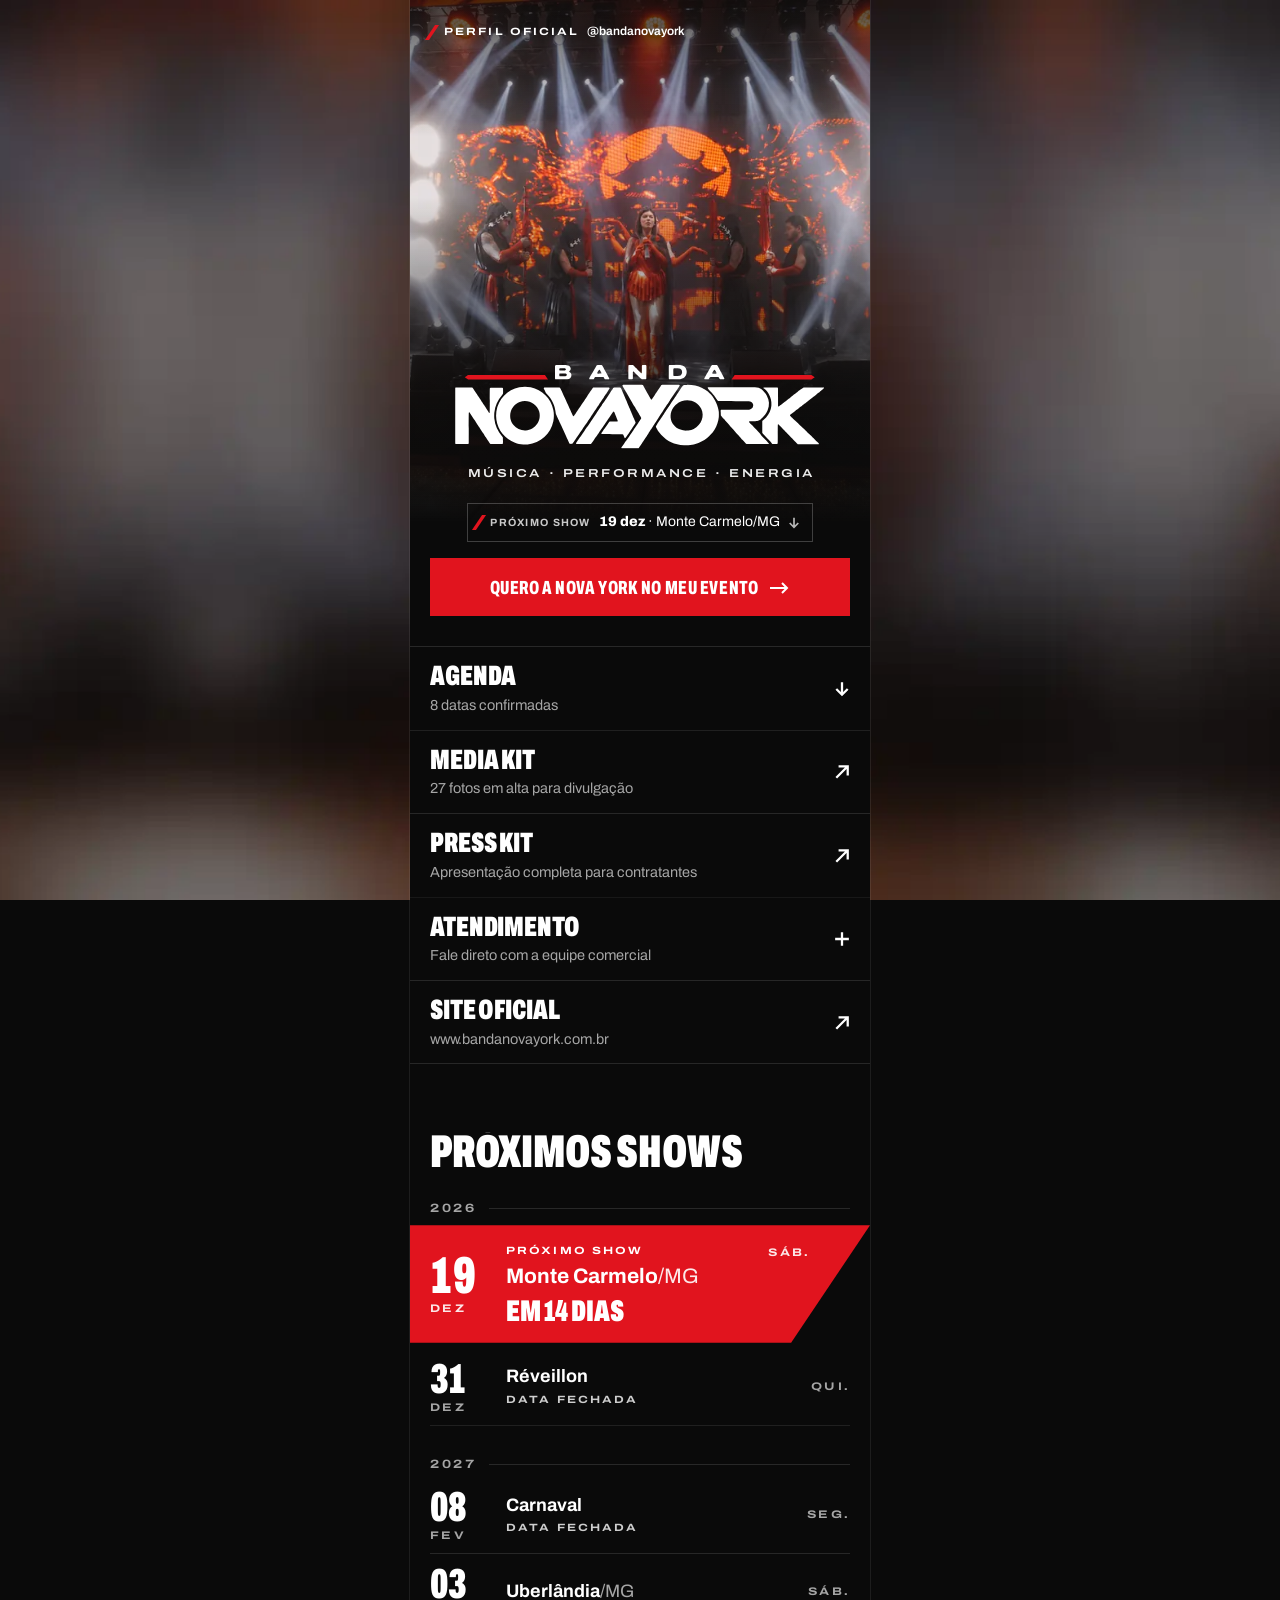
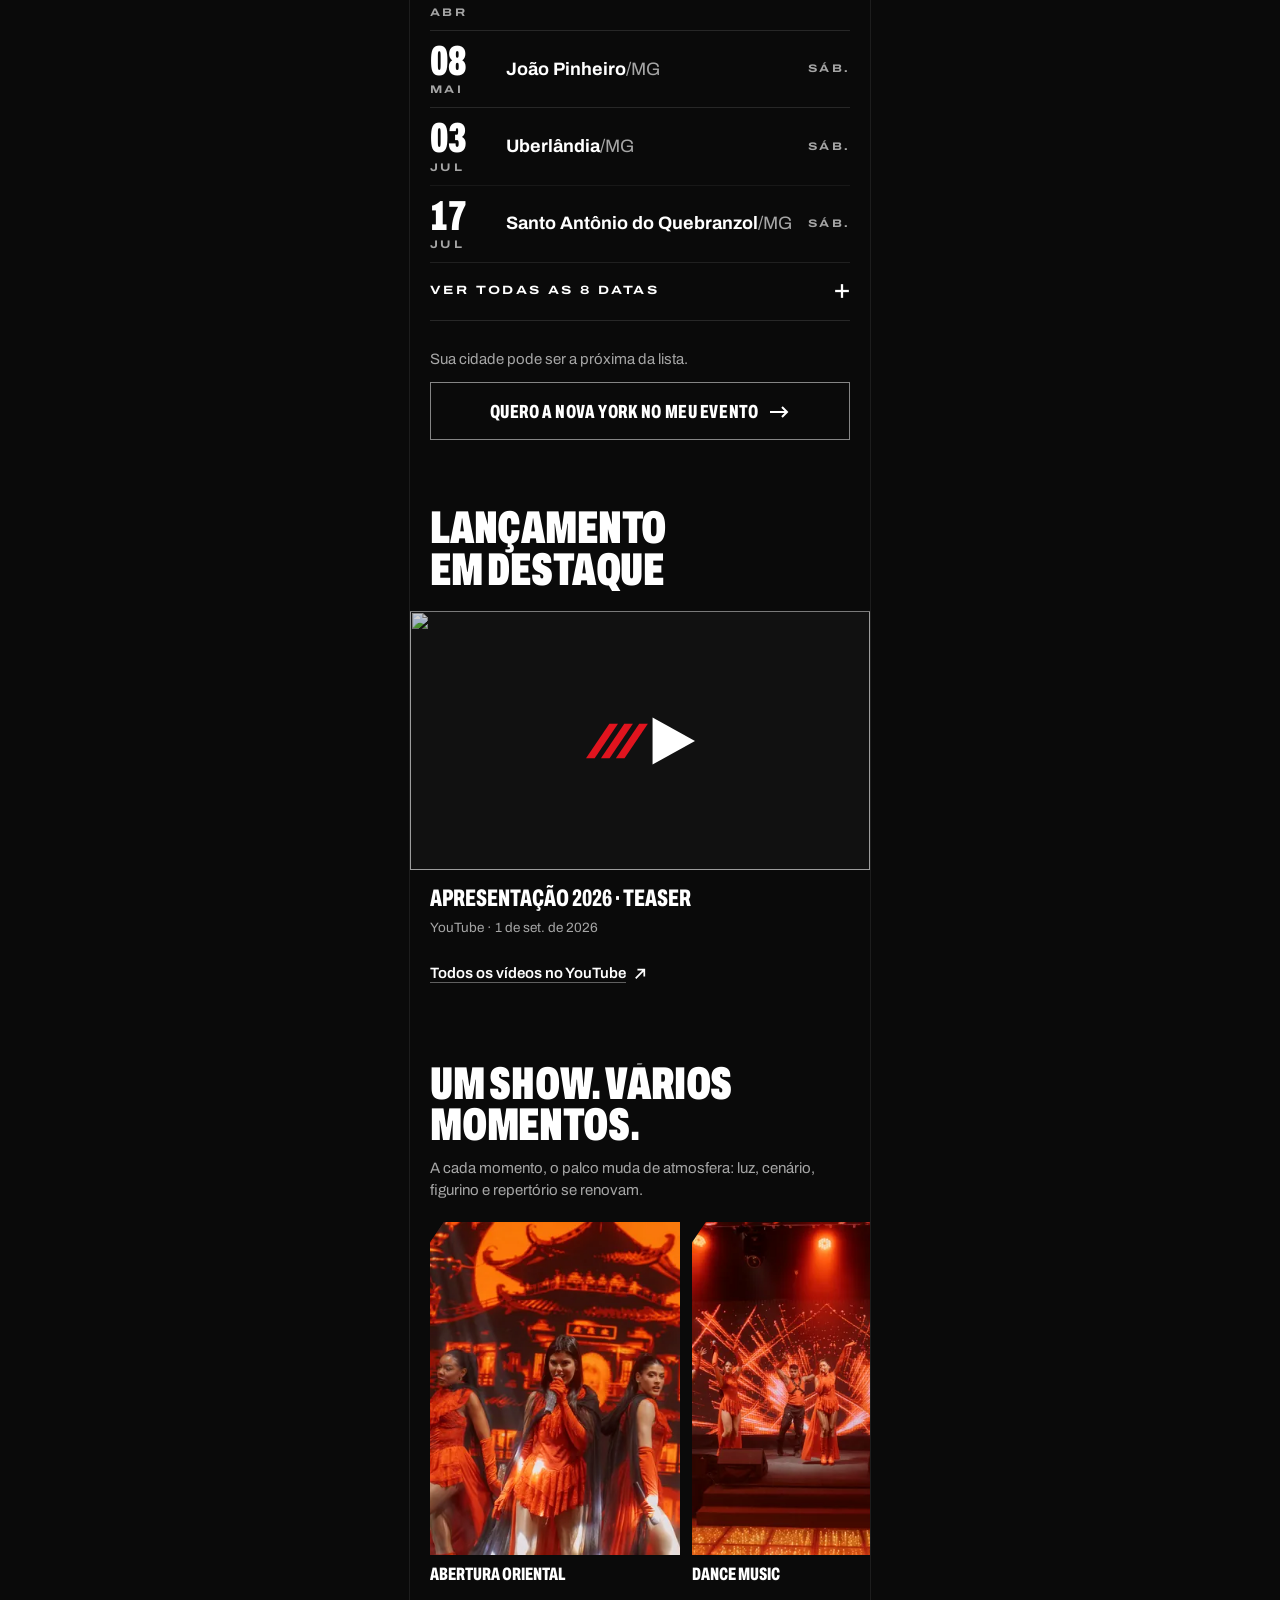
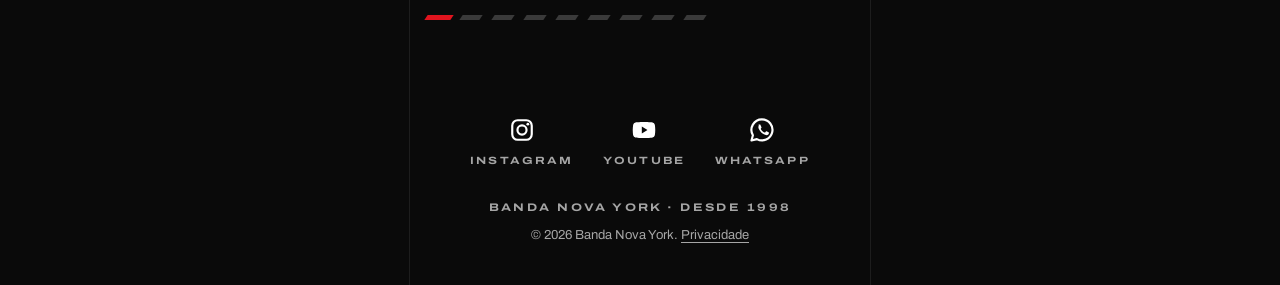
==== commit 392b5238: "Links: capa com a foto da Abertura Oriental; Réveillon e Carnaval só com a data e "Data fechada" Co-" ====
--- a/links/index.html
+++ b/links/index.html
@@ -21,10 +21,10 @@
 <link rel="preconnect" href="https://i.ytimg.com">
 <link rel="dns-prefetch" href="https://www.youtube-nocookie.com">
 <link rel="preload" href="/assets/fonts/archivo-latin-wdth-normal.woff2" as="font" type="font/woff2" crossorigin>
-<link rel="preload" as="image" href="/links/hero-feixes-960.webp" imagesrcset="/links/hero-feixes-640.webp 640w, /links/hero-feixes-960.webp 960w, /links/hero-feixes-1280.webp 1280w" imagesizes="(min-width: 600px) 460px, 100vw" fetchpriority="high">
-<link rel="stylesheet" href="/links/links.css?v=5e9a369b74">
+<link rel="preload" as="image" href="/links/hero-oriente-1024.webp" imagesrcset="/links/hero-oriente-640.webp 640w, /links/hero-oriente-1024.webp 1024w" imagesizes="(min-width: 600px) 560px, 125vw" fetchpriority="high">
+<link rel="stylesheet" href="/links/links.css?v=4f67ffc4c0">
 <link rel="modulepreload" href="/assets/js/core/origem.js">
-<script type="module" src="/links/links.js?v=5e9a369b74"></script>
+<script type="module" src="/links/links.js?v=4f67ffc4c0"></script>
 </head>
 <body>
 <a class="pular" href="#links">Pular para os links</a>
@@ -32,8 +32,8 @@
 
 <header class="hero">
   <div class="hero__foto">
-    <img src="/links/hero-feixes-960.webp" srcset="/links/hero-feixes-640.webp 640w, /links/hero-feixes-960.webp 960w, /links/hero-feixes-1280.webp 1280w" sizes="(min-width: 600px) 460px, 100vw"
-         width="960" height="1280" alt="A Nova York no palco: artistas de vermelho cantam e dançam diante de feixes de luz vermelha" fetchpriority="high" decoding="async">
+    <img src="/links/hero-oriente-1024.webp" srcset="/links/hero-oriente-640.webp 640w, /links/hero-oriente-1024.webp 1024w" sizes="(min-width: 600px) 560px, 125vw"
+         width="1024" height="1024" alt="A Nova York no palco da Abertura Oriental: a cantora de vermelho no centro, entre bailarinos de capuz preto, diante de um pagode iluminado e de feixes de luz" fetchpriority="high" decoding="async">
   </div>
   <div class="hero__feixe" aria-hidden="true"></div>
   <a class="hero__selo" href="https://www.instagram.com/bandanovayork/" target="_blank" rel="noopener"><span class="hero__selo-k">Perfil oficial</span> <span translate="no">@bandanovayork</span></a>
@@ -48,7 +48,7 @@
 <main id="conteudo">
   <nav id="links" class="links" aria-label="Links da Banda Nova York">
     <ul role="list">
-      <li class="rv-in" style="--i:0" data-ag-link><a class="ln" href="#agenda"><span class="ln__t">Agenda</span><span class="ln__d" data-ag-n>12 datas confirmadas</span><svg class="ico" viewBox="0 0 14 14" aria-hidden="true" focusable="false"><path d="M7 1v11M2 7l5 5 5-5" fill="none" stroke="currentColor" stroke-width="2"/></svg></a></li>
+      <li class="rv-in" style="--i:0" data-ag-link><a class="ln" href="#agenda"><span class="ln__t">Agenda</span><span class="ln__d" data-ag-n>13 datas confirmadas</span><svg class="ico" viewBox="0 0 14 14" aria-hidden="true" focusable="false"><path d="M7 1v11M2 7l5 5 5-5" fill="none" stroke="currentColor" stroke-width="2"/></svg></a></li>
       <li class="rv-in" style="--i:1"><a class="ln" href="https://www.bandanovayork.com.br/#media-kit"><span class="ln__t">Media kit</span><span class="ln__d">27 fotos em alta para divulgação</span><svg class="ico" viewBox="0 0 14 14" aria-hidden="true" focusable="false"><path d="M2 12L12 2M4 2h8v8" fill="none" stroke="currentColor" stroke-width="2"/></svg></a></li>
       <li class="rv-in" style="--i:2"><a class="ln" href="https://drive.google.com/drive/folders/1IxVkx0s63Cnx4_eoAi2w_pIvkCC2FYHk" target="_blank" rel="noopener"><span class="ln__t">Press kit</span><span class="ln__d">Apresentação completa para contratantes</span><svg class="ico" viewBox="0 0 14 14" aria-hidden="true" focusable="false"><path d="M2 12L12 2M4 2h8v8" fill="none" stroke="currentColor" stroke-width="2"/></svg></a></li>
       <li class="rv-in at" style="--i:3">
@@ -61,7 +61,7 @@
 
   <section id="agenda" class="ag" aria-labelledby="ag-t" data-agenda>
     <h2 id="ag-t" class="tit rv">Próximos shows</h2>
-    <div class="ag__grupo" data-ano="2026"><h3 class="ag__ano">2026</h3><ol class="ag__lista" role="list"><li class="ag__it rv" data-data="2026-10-31" style="--i:0"><time class="ag__dia" datetime="2026-10-31"><span class="ag__d">31</span><span class="ag__m">out</span></time><span class="ag__info"><span class="ag__prox" data-prox-label hidden>Próximo show</span><span class="ag__cid">Uberlândia<span class="ag__uf">/MG</span></span><span class="ag__cont" data-prox-cont hidden></span></span><span class="ag__sem">sáb.</span></li><li class="ag__it rv" data-data="2026-11-13" style="--i:1"><time class="ag__dia" datetime="2026-11-13"><span class="ag__d">13</span><span class="ag__m">nov</span></time><span class="ag__info"><span class="ag__prox" data-prox-label hidden>Próximo show</span><span class="ag__cid">Ituiutaba<span class="ag__uf">/MG</span></span><span class="ag__cont" data-prox-cont hidden></span></span><span class="ag__sem">sex.</span></li><li class="ag__it rv" data-data="2026-11-14" style="--i:2"><time class="ag__dia" datetime="2026-11-14"><span class="ag__d">14</span><span class="ag__m">nov</span></time><span class="ag__info"><span class="ag__prox" data-prox-label hidden>Próximo show</span><span class="ag__cid">Araxá<span class="ag__uf">/MG</span></span><span class="ag__cont" data-prox-cont hidden></span></span><span class="ag__sem">sáb.</span></li><li class="ag__it rv" data-data="2026-11-21" style="--i:3"><time class="ag__dia" datetime="2026-11-21"><span class="ag__d">21</span><span class="ag__m">nov</span></time><span class="ag__info"><span class="ag__prox" data-prox-label hidden>Próximo show</span><span class="ag__cid">Prata<span class="ag__uf">/MG</span></span><span class="ag__cont" data-prox-cont hidden></span></span><span class="ag__sem">sáb.</span></li><li class="ag__it rv" data-data="2026-11-27" style="--i:4"><time class="ag__dia" datetime="2026-11-27"><span class="ag__d">27</span><span class="ag__m">nov</span></time><span class="ag__info"><span class="ag__prox" data-prox-label hidden>Próximo show</span><span class="ag__cid">Uberlândia<span class="ag__uf">/MG</span></span><span class="ag__cont" data-prox-cont hidden></span></span><span class="ag__sem">sex.</span></li><li class="ag__it rv" data-data="2026-12-19" style="--i:5"><time class="ag__dia" datetime="2026-12-19"><span class="ag__d">19</span><span class="ag__m">dez</span></time><span class="ag__info"><span class="ag__prox" data-prox-label hidden>Próximo show</span><span class="ag__cid">Monte Carmelo<span class="ag__uf">/MG</span></span><span class="ag__cont" data-prox-cont hidden></span></span><span class="ag__sem">sáb.</span></li><li class="ag__it rv" data-data="2026-12-31" style="--i:0"><time class="ag__dia" datetime="2026-12-31"><span class="ag__d">31</span><span class="ag__m">dez</span></time><span class="ag__info"><span class="ag__prox" data-prox-label hidden>Próximo show</span><span class="ag__cid">Patrocínio<span class="ag__uf">/MG</span></span><span class="ag__tag">Réveillon</span><span class="ag__cont" data-prox-cont hidden></span></span><span class="ag__sem">qui.</span></li></ol></div><div class="ag__grupo" data-ano="2027"><h3 class="ag__ano">2027</h3><ol class="ag__lista" role="list"><li class="ag__it rv" data-data="2027-04-03" style="--i:1"><time class="ag__dia" datetime="2027-04-03"><span class="ag__d">03</span><span class="ag__m">abr</span></time><span class="ag__info"><span class="ag__prox" data-prox-label hidden>Próximo show</span><span class="ag__cid">Uberlândia<span class="ag__uf">/MG</span></span><span class="ag__cont" data-prox-cont hidden></span></span><span class="ag__sem">sáb.</span></li><li class="ag__it rv" data-data="2027-05-08" style="--i:2"><time class="ag__dia" datetime="2027-05-08"><span class="ag__d">08</span><span class="ag__m">mai</span></time><span class="ag__info"><span class="ag__prox" data-prox-label hidden>Próximo show</span><span class="ag__cid">João Pinheiro<span class="ag__uf">/MG</span></span><span class="ag__cont" data-prox-cont hidden></span></span><span class="ag__sem">sáb.</span></li><li class="ag__it rv" data-data="2027-07-03" style="--i:3"><time class="ag__dia" datetime="2027-07-03"><span class="ag__d">03</span><span class="ag__m">jul</span></time><span class="ag__info"><span class="ag__prox" data-prox-label hidden>Próximo show</span><span class="ag__cid">Uberlândia<span class="ag__uf">/MG</span></span><span class="ag__cont" data-prox-cont hidden></span></span><span class="ag__sem">sáb.</span></li><li class="ag__it rv" data-data="2027-07-17" style="--i:4"><time class="ag__dia" datetime="2027-07-17"><span class="ag__d">17</span><span class="ag__m">jul</span></time><span class="ag__info"><span class="ag__prox" data-prox-label hidden>Próximo show</span><span class="ag__cid">Santo Antônio do Quebranzol<span class="ag__uf">/MG</span></span><span class="ag__cont" data-prox-cont hidden></span></span><span class="ag__sem">sáb.</span></li></ol></div><div class="ag__grupo" data-ano="2028"><h3 class="ag__ano">2028</h3><ol class="ag__lista" role="list"><li class="ag__it rv" data-data="2028-07-22" style="--i:5"><time class="ag__dia" datetime="2028-07-22"><span class="ag__d">22</span><span class="ag__m">jul</span></time><span class="ag__info"><span class="ag__prox" data-prox-label hidden>Próximo show</span><span class="ag__cid">Catalão<span class="ag__uf">/GO</span></span><span class="ag__tag">Evento fechado</span><span class="ag__cont" data-prox-cont hidden></span></span><span class="ag__sem">sáb.</span></li></ol></div>
+    <div class="ag__grupo" data-ano="2026"><h3 class="ag__ano">2026</h3><ol class="ag__lista" role="list"><li class="ag__it rv" data-data="2026-10-31" style="--i:0"><time class="ag__dia" datetime="2026-10-31"><span class="ag__d">31</span><span class="ag__m">out</span></time><span class="ag__info"><span class="ag__prox" data-prox-label hidden>Próximo show</span><span class="ag__cid">Uberlândia<span class="ag__uf">/MG</span></span><span class="ag__cont" data-prox-cont hidden></span></span><span class="ag__sem">sáb.</span></li><li class="ag__it rv" data-data="2026-11-13" style="--i:1"><time class="ag__dia" datetime="2026-11-13"><span class="ag__d">13</span><span class="ag__m">nov</span></time><span class="ag__info"><span class="ag__prox" data-prox-label hidden>Próximo show</span><span class="ag__cid">Ituiutaba<span class="ag__uf">/MG</span></span><span class="ag__cont" data-prox-cont hidden></span></span><span class="ag__sem">sex.</span></li><li class="ag__it rv" data-data="2026-11-14" style="--i:2"><time class="ag__dia" datetime="2026-11-14"><span class="ag__d">14</span><span class="ag__m">nov</span></time><span class="ag__info"><span class="ag__prox" data-prox-label hidden>Próximo show</span><span class="ag__cid">Araxá<span class="ag__uf">/MG</span></span><span class="ag__cont" data-prox-cont hidden></span></span><span class="ag__sem">sáb.</span></li><li class="ag__it rv" data-data="2026-11-21" style="--i:3"><time class="ag__dia" datetime="2026-11-21"><span class="ag__d">21</span><span class="ag__m">nov</span></time><span class="ag__info"><span class="ag__prox" data-prox-label hidden>Próximo show</span><span class="ag__cid">Prata<span class="ag__uf">/MG</span></span><span class="ag__cont" data-prox-cont hidden></span></span><span class="ag__sem">sáb.</span></li><li class="ag__it rv" data-data="2026-11-27" style="--i:4"><time class="ag__dia" datetime="2026-11-27"><span class="ag__d">27</span><span class="ag__m">nov</span></time><span class="ag__info"><span class="ag__prox" data-prox-label hidden>Próximo show</span><span class="ag__cid">Uberlândia<span class="ag__uf">/MG</span></span><span class="ag__cont" data-prox-cont hidden></span></span><span class="ag__sem">sex.</span></li><li class="ag__it rv" data-data="2026-12-19" style="--i:5"><time class="ag__dia" datetime="2026-12-19"><span class="ag__d">19</span><span class="ag__m">dez</span></time><span class="ag__info"><span class="ag__prox" data-prox-label hidden>Próximo show</span><span class="ag__cid">Monte Carmelo<span class="ag__uf">/MG</span></span><span class="ag__cont" data-prox-cont hidden></span></span><span class="ag__sem">sáb.</span></li><li class="ag__it ag__it--fechada rv" data-data="2026-12-31" style="--i:0"><time class="ag__dia" datetime="2026-12-31"><span class="ag__d">31</span><span class="ag__m">dez</span></time><span class="ag__info"><span class="ag__prox" data-prox-label hidden>Próximo show</span><span class="ag__cid">Réveillon</span><span class="ag__tag">Data fechada</span><span class="ag__cont" data-prox-cont hidden></span></span><span class="ag__sem">qui.</span></li></ol></div><div class="ag__grupo" data-ano="2027"><h3 class="ag__ano">2027</h3><ol class="ag__lista" role="list"><li class="ag__it ag__it--fechada rv" data-data="2027-02-08" style="--i:1"><time class="ag__dia" datetime="2027-02-08"><span class="ag__d">08</span><span class="ag__m">fev</span></time><span class="ag__info"><span class="ag__prox" data-prox-label hidden>Próximo show</span><span class="ag__cid">Carnaval</span><span class="ag__tag">Data fechada</span><span class="ag__cont" data-prox-cont hidden></span></span><span class="ag__sem">seg.</span></li><li class="ag__it rv" data-data="2027-04-03" style="--i:2"><time class="ag__dia" datetime="2027-04-03"><span class="ag__d">03</span><span class="ag__m">abr</span></time><span class="ag__info"><span class="ag__prox" data-prox-label hidden>Próximo show</span><span class="ag__cid">Uberlândia<span class="ag__uf">/MG</span></span><span class="ag__cont" data-prox-cont hidden></span></span><span class="ag__sem">sáb.</span></li><li class="ag__it rv" data-data="2027-05-08" style="--i:3"><time class="ag__dia" datetime="2027-05-08"><span class="ag__d">08</span><span class="ag__m">mai</span></time><span class="ag__info"><span class="ag__prox" data-prox-label hidden>Próximo show</span><span class="ag__cid">João Pinheiro<span class="ag__uf">/MG</span></span><span class="ag__cont" data-prox-cont hidden></span></span><span class="ag__sem">sáb.</span></li><li class="ag__it rv" data-data="2027-07-03" style="--i:4"><time class="ag__dia" datetime="2027-07-03"><span class="ag__d">03</span><span class="ag__m">jul</span></time><span class="ag__info"><span class="ag__prox" data-prox-label hidden>Próximo show</span><span class="ag__cid">Uberlândia<span class="ag__uf">/MG</span></span><span class="ag__cont" data-prox-cont hidden></span></span><span class="ag__sem">sáb.</span></li><li class="ag__it rv" data-data="2027-07-17" style="--i:5"><time class="ag__dia" datetime="2027-07-17"><span class="ag__d">17</span><span class="ag__m">jul</span></time><span class="ag__info"><span class="ag__prox" data-prox-label hidden>Próximo show</span><span class="ag__cid">Santo Antônio do Quebranzol<span class="ag__uf">/MG</span></span><span class="ag__cont" data-prox-cont hidden></span></span><span class="ag__sem">sáb.</span></li></ol></div><div class="ag__grupo" data-ano="2028"><h3 class="ag__ano">2028</h3><ol class="ag__lista" role="list"><li class="ag__it rv" data-data="2028-07-22" style="--i:0"><time class="ag__dia" datetime="2028-07-22"><span class="ag__d">22</span><span class="ag__m">jul</span></time><span class="ag__info"><span class="ag__prox" data-prox-label hidden>Próximo show</span><span class="ag__cid">Catalão<span class="ag__uf">/GO</span></span><span class="ag__tag">Evento fechado</span><span class="ag__cont" data-prox-cont hidden></span></span><span class="ag__sem">sáb.</span></li></ol></div>
     <button class="ag__mais" type="button" aria-expanded="false" data-ag-mais hidden><span data-ag-mais-t>Ver todas as datas</span><svg class="ico ico--mais" viewBox="0 0 14 14" aria-hidden="true" focusable="false"><path class="v" d="M7 1v12"/><path d="M1 7h12"/></svg></button>
     <div class="ag__fim rv">
       <p>Sua cidade pode ser a próxima da lista.</p>
@@ -143,7 +143,7 @@
       </div>
       <div class="fld">
         <label for="bk-data">Data do evento</label>
-        <input id="bk-data" name="data" type="date" min="2026-10-12" autocomplete="off">
+        <input id="bk-data" name="data" type="date" min="2026-10-13" autocomplete="off">
       </div>
       <label class="chk"><input type="checkbox" name="semdata" data-semdata><span>Ainda sem data definida</span></label>
       <p class="bk__err" id="bk-err2" data-err aria-live="polite"></p>
--- a/links/links.css
+++ b/links/links.css
@@ -54,7 +54,7 @@
 /* ============================== HERO ============================== */
 .hero { --hf: clamp(360px, 58svh, 560px); --sl: calc(var(--hf) * .6745); position: relative; }
 .hero__foto { position: relative; height: var(--hf); overflow: hidden; background: #2a0a06; }
-.hero__foto img { width: 100%; height: 100%; object-fit: cover; object-position: 50% 42%; }
+.hero__foto img { width: 100%; height: 100%; object-fit: cover; object-position: 50% 38%; }
 .hero__foto::before, .hero__foto::after { content: ""; position: absolute; left: 0; right: 0; pointer-events: none; }
 .hero__foto::before { top: 0; height: 26%; z-index: 1; background: linear-gradient(rgba(10, 10, 10, .72), rgba(10, 10, 10, 0)); }
 .hero__foto::after { bottom: 0; height: 62%; background: linear-gradient(rgba(10, 10, 10, 0) 0%, rgba(10, 10, 10, .78) 58%, var(--preto) 100%); }
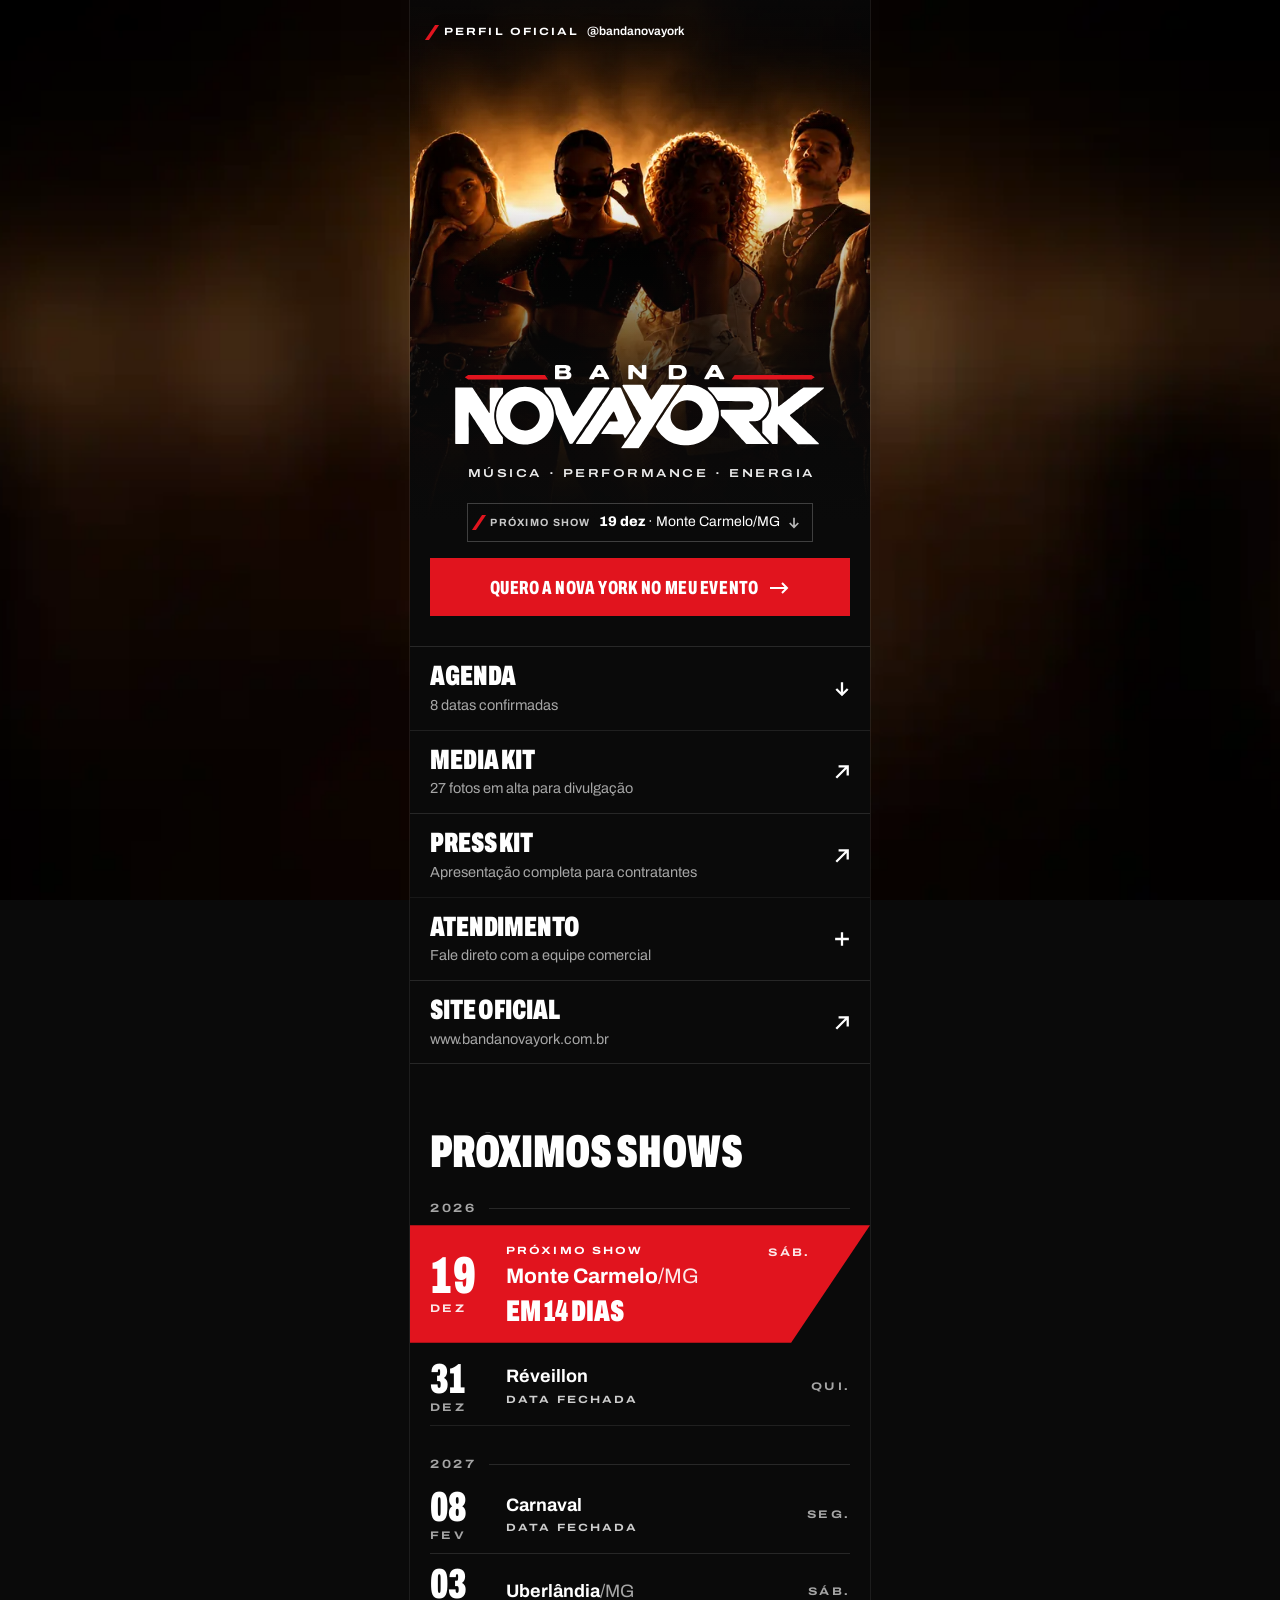
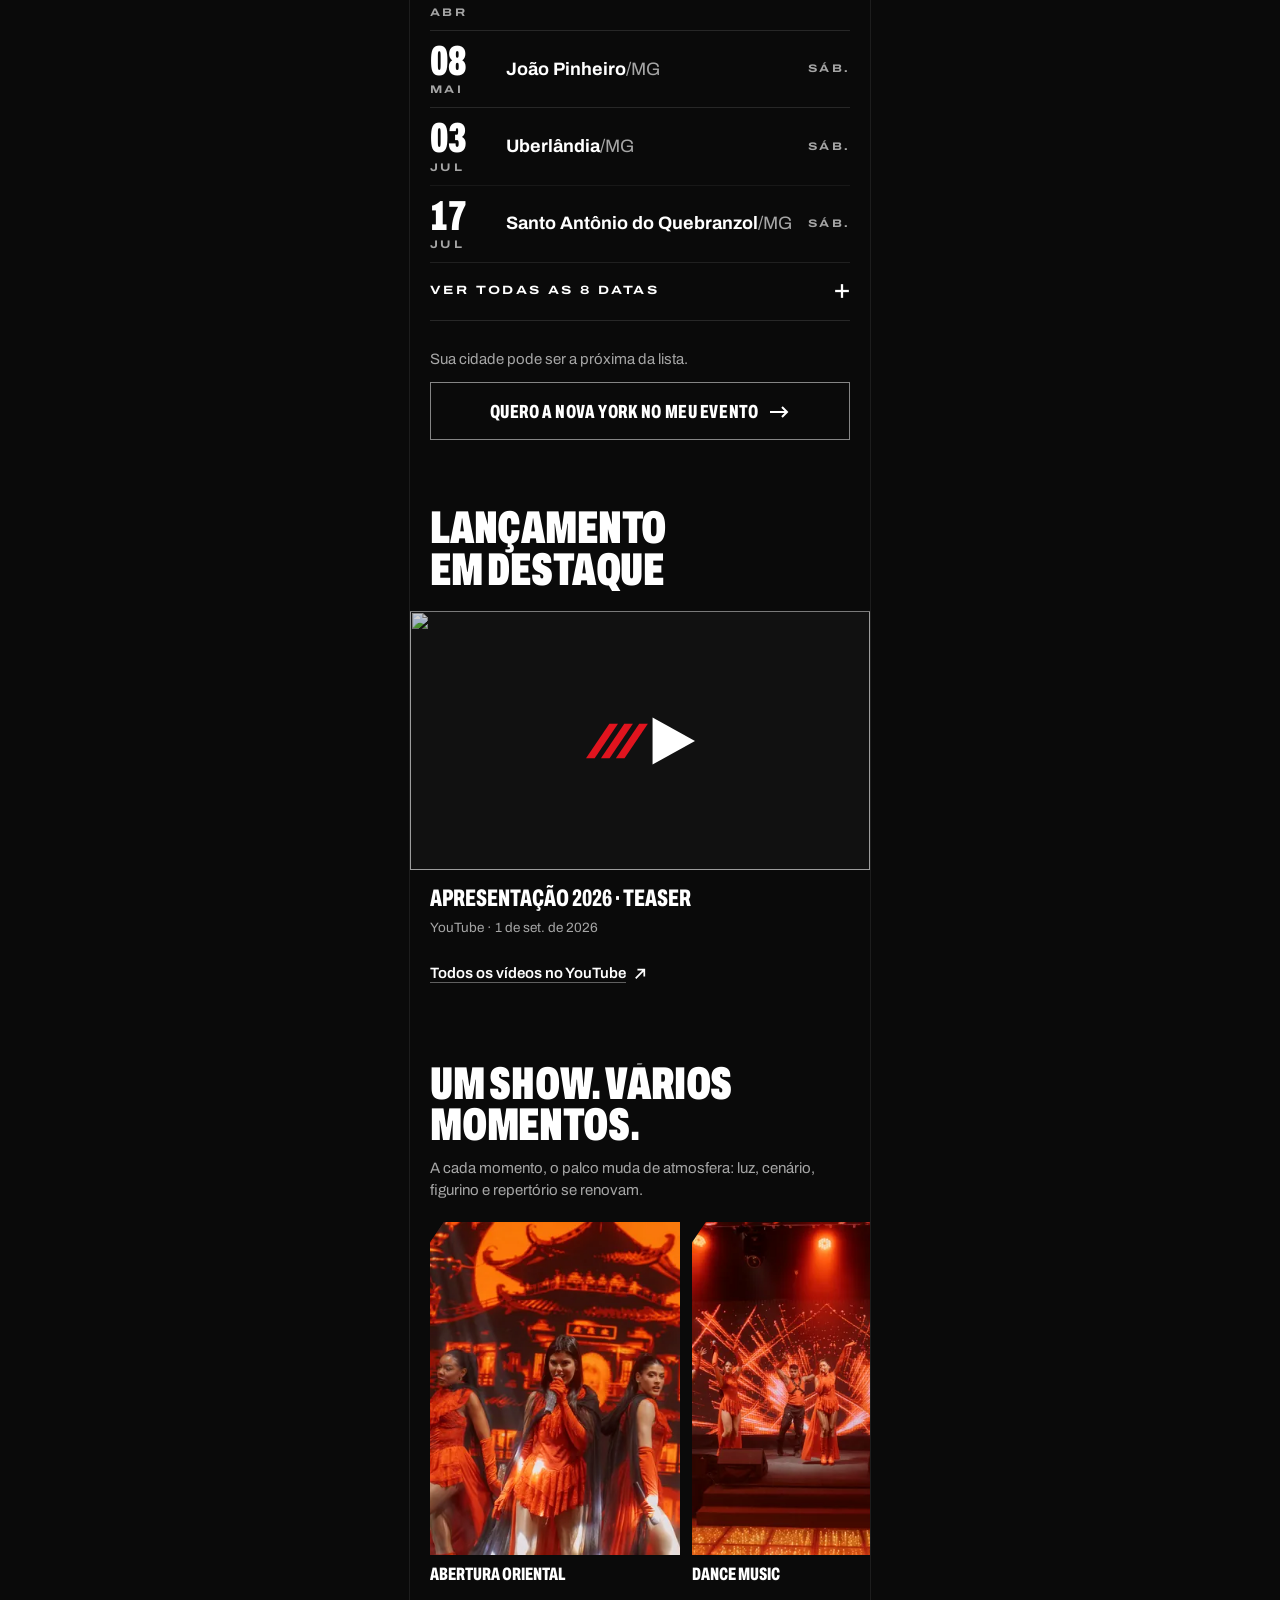
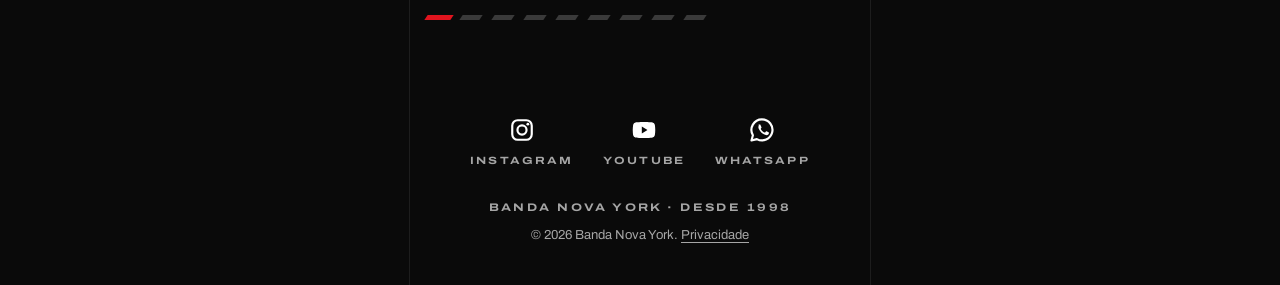
==== commit b48e89ea: "Links: capa com a foto do elenco (estúdio, luz dourada) Co-Authored-By: Claude Opus 5.5 <noreply@ant" ====
--- a/links/index.html
+++ b/links/index.html
@@ -21,7 +21,7 @@
 <link rel="preconnect" href="https://i.ytimg.com">
 <link rel="dns-prefetch" href="https://www.youtube-nocookie.com">
 <link rel="preload" href="/assets/fonts/archivo-latin-wdth-normal.woff2" as="font" type="font/woff2" crossorigin>
-<link rel="preload" as="image" href="/links/hero-oriente-1024.webp" imagesrcset="/links/hero-oriente-640.webp 640w, /links/hero-oriente-1024.webp 1024w" imagesizes="(min-width: 600px) 560px, 125vw" fetchpriority="high">
+<link rel="preload" as="image" href="/links/hero-elenco-887.webp" imagesrcset="/links/hero-elenco-640.webp 640w, /links/hero-elenco-887.webp 887w" imagesizes="(min-width: 600px) 560px, 125vw" fetchpriority="high">
 <link rel="stylesheet" href="/links/links.css?v=4f67ffc4c0">
 <link rel="modulepreload" href="/assets/js/core/origem.js">
 <script type="module" src="/links/links.js?v=4f67ffc4c0"></script>
@@ -32,8 +32,8 @@
 
 <header class="hero">
   <div class="hero__foto">
-    <img src="/links/hero-oriente-1024.webp" srcset="/links/hero-oriente-640.webp 640w, /links/hero-oriente-1024.webp 1024w" sizes="(min-width: 600px) 560px, 125vw"
-         width="1024" height="1024" alt="A Nova York no palco da Abertura Oriental: a cantora de vermelho no centro, entre bailarinos de capuz preto, diante de um pagode iluminado e de feixes de luz" fetchpriority="high" decoding="async">
+    <img src="/links/hero-elenco-887.webp" srcset="/links/hero-elenco-640.webp 640w, /links/hero-elenco-887.webp 887w" sizes="(min-width: 600px) 560px, 125vw"
+         width="887" height="887" alt="O elenco da Nova York reunido diante de uma luz dourada, com figurinos de couro preto, vermelho e branco" fetchpriority="high" decoding="async">
   </div>
   <div class="hero__feixe" aria-hidden="true"></div>
   <a class="hero__selo" href="https://www.instagram.com/bandanovayork/" target="_blank" rel="noopener"><span class="hero__selo-k">Perfil oficial</span> <span translate="no">@bandanovayork</span></a>
@@ -143,7 +143,7 @@
       </div>
       <div class="fld">
         <label for="bk-data">Data do evento</label>
-        <input id="bk-data" name="data" type="date" min="2026-10-13" autocomplete="off">
+        <input id="bk-data" name="data" type="date" min="2026-10-14" autocomplete="off">
       </div>
       <label class="chk"><input type="checkbox" name="semdata" data-semdata><span>Ainda sem data definida</span></label>
       <p class="bk__err" id="bk-err2" data-err aria-live="polite"></p>
